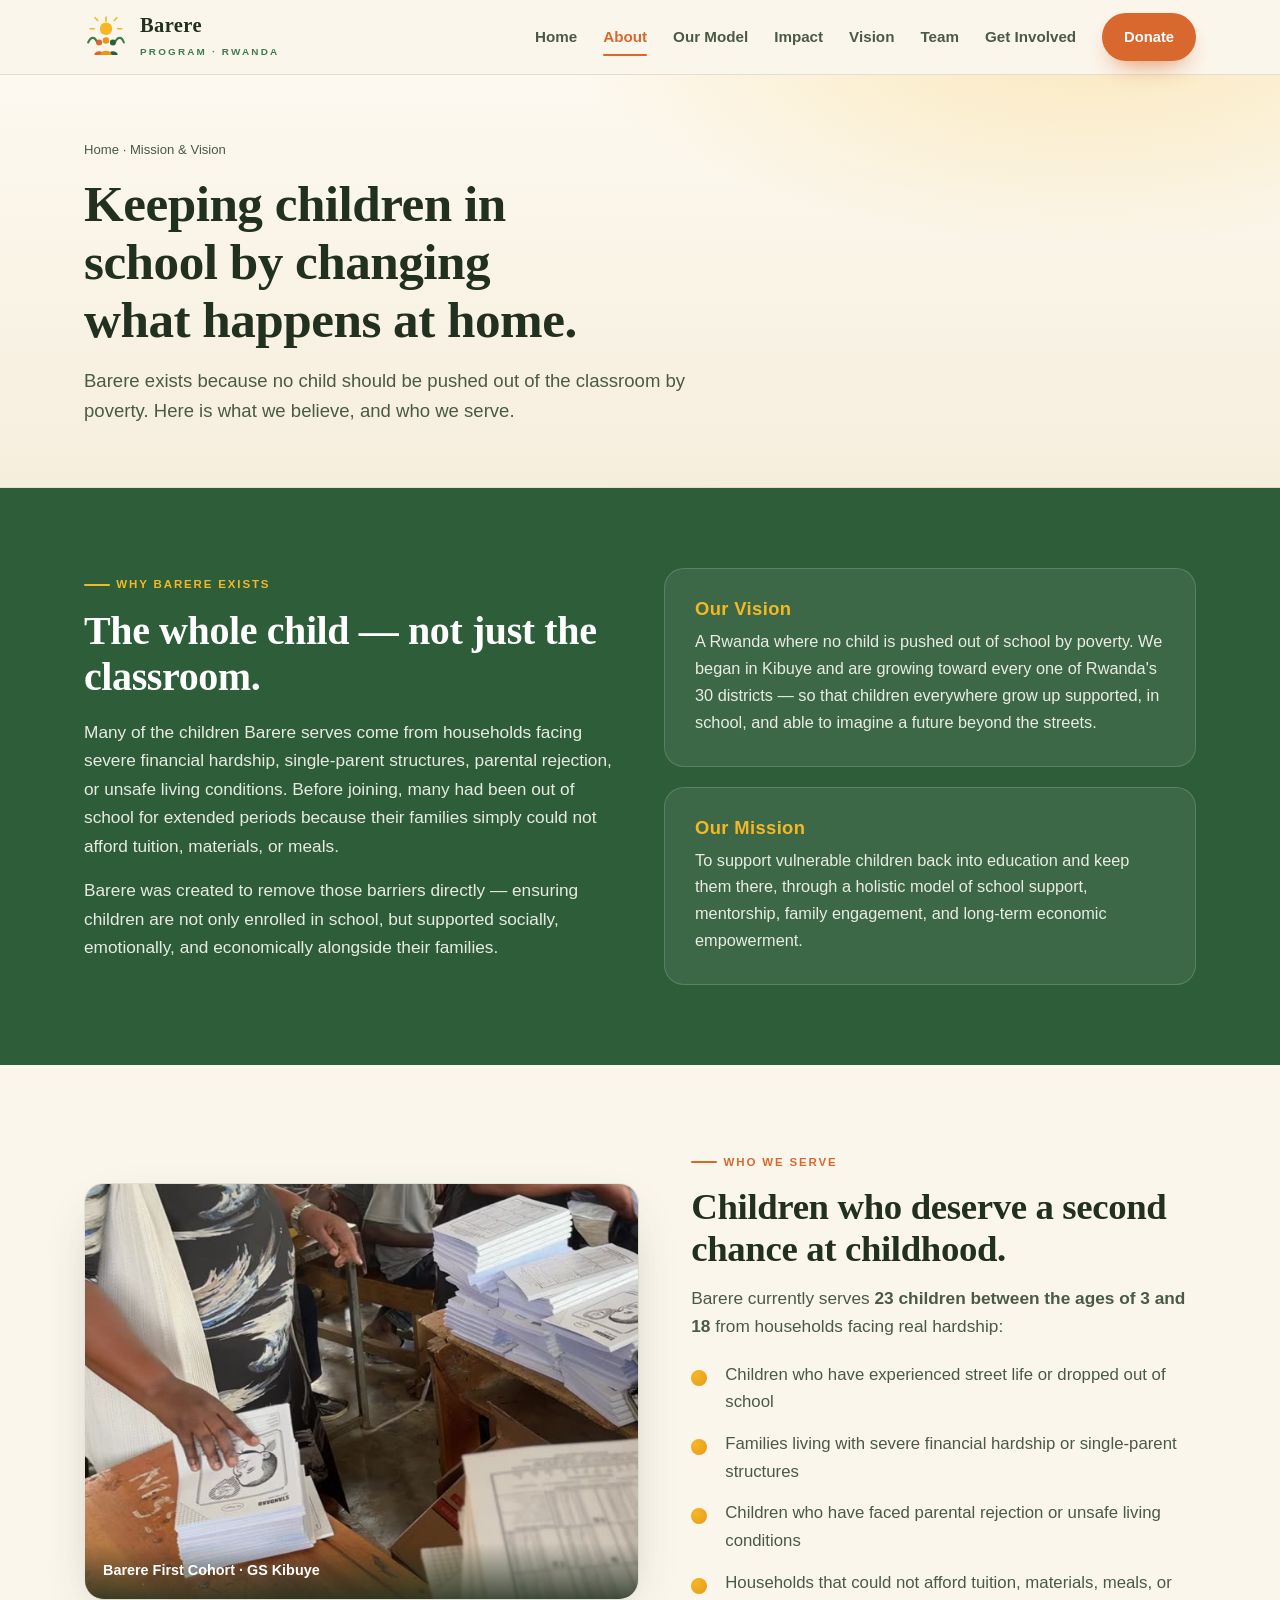
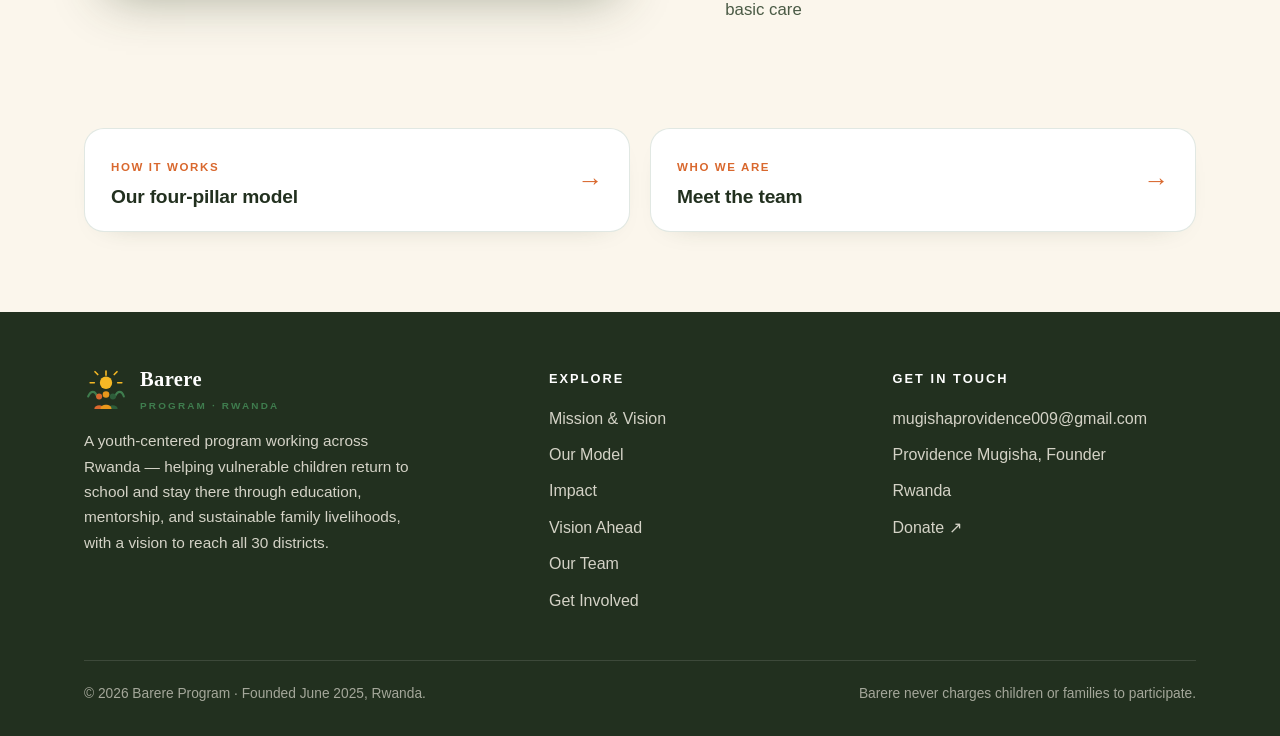
==== barere/about.html @ ab023c1c "Add files via upload" ====
<!DOCTYPE html>
<html lang="en">
<head>
<meta charset="UTF-8">
<meta name="viewport" content="width=device-width, initial-scale=1.0">
<title>Mission & Vision · Barere Program</title>
<meta name="description" content="The mission, vision, and children of the Barere Program in Rwanda.">
<link rel="stylesheet" href="assets/styles.css">
</head>
<body>
<header class="nav">
  <div class="wrap nav-inner">
    <a class="brand" href="index.html"><svg class="mark" viewBox="0 0 64 64" aria-hidden="true">
  <circle cx="32" cy="20" r="9" fill="#F5B825"/>
  <g stroke="#F5B825" stroke-width="2.4" stroke-linecap="round">
    <line x1="32" y1="3" x2="32" y2="9"/><line x1="15" y1="20" x2="9" y2="20"/>
    <line x1="49" y1="20" x2="55" y2="20"/><line x1="20" y1="8" x2="16" y2="4"/><line x1="44" y1="8" x2="48" y2="4"/>
  </g>
  <path d="M6 40c4-9 10-9 13 0" fill="none" stroke="#3F7D4E" stroke-width="3" stroke-linecap="round"/>
  <path d="M45 40c4-9 10-9 13 0" fill="none" stroke="#3F7D4E" stroke-width="3" stroke-linecap="round"/>
  <circle cx="22" cy="40" r="4.4" fill="#D9682E"/><path d="M15 58c0-7 14-7 14 0z" fill="#D9682E"/>
  <circle cx="42" cy="40" r="4.4" fill="#2E5D3A"/><path d="M35 58c0-7 14-7 14 0z" fill="#2E5D3A"/>
  <circle cx="32" cy="37" r="4.8" fill="#E8971B"/><path d="M24 58c0-8 16-8 16 0z" fill="#E8971B"/>
</svg>
      <span><b>Barere</b><small>Program · Rwanda</small></span></a>
    <nav class="nav-links" id="navLinks">
      <a href="index.html">Home</a>
      <a href="about.html" class="active">About</a>
      <a href="model.html">Our Model</a>
      <a href="impact.html">Impact</a>
      <a href="vision.html">Vision</a>
      <a href="team.html">Team</a>
      <a href="get-involved.html">Get Involved</a>
      <a class="btn btn-primary" href="get-involved.html#donate">Donate</a>
    </nav>
    <button class="menu-btn" id="menuBtn" aria-label="Menu"><span></span><span></span><span></span></button>
  </div>
</header>

<section class="page-hero"><div class="wrap">
    <div class="crumbs"><a href="index.html">Home</a> · Mission &amp; Vision</div>
    <h1>Keeping children in school by changing what happens at home.</h1>
    <p>Barere exists because no child should be pushed out of the classroom by poverty. Here is what we believe, and who we serve.</p>
  </div></section>

<section class="mission">
  <div class="wrap grid">
    <div class="reveal">
      <span class="eyebrow">Why Barere Exists</span>
      <h2>The whole child — not just the classroom.</h2>
      <p>Many of the children Barere serves come from households facing severe financial hardship, single-parent structures, parental rejection, or unsafe living conditions. Before joining, many had been out of school for extended periods because their families simply could not afford tuition, materials, or meals.</p>
      <p>Barere was created to remove those barriers directly — ensuring children are not only enrolled in school, but supported socially, emotionally, and economically alongside their families.</p>
    </div>
    <div class="reveal">
      <div class="vm-card"><h3>Our Vision</h3><p>A Rwanda where no child is pushed out of school by poverty. We began in Kibuye and are growing toward every one of Rwanda's 30 districts — so that children everywhere grow up supported, in school, and able to imagine a future beyond the streets.</p></div>
      <div class="vm-card"><h3>Our Mission</h3><p>To support vulnerable children back into education and keep them there, through a holistic model of school support, mentorship, family engagement, and long-term economic empowerment.</p></div>
    </div>
  </div>
</section>

<section>
  <div class="wrap serve-grid">
    <div class="reveal"><div class="photo-frame "><img src="images/students.jpg" alt="Children of the Barere cohort in class" loading="lazy"><div class="cap">Barere First Cohort · GS Kibuye</div></div></div>
    <div class="reveal">
      <span class="eyebrow">Who We Serve</span>
      <h2 style="font-size:clamp(1.7rem,3.2vw,2.3rem);margin:0 0 14px">Children who deserve a second chance at childhood.</h2>
      <p style="color:var(--ink-soft);font-size:1.08rem;margin:0">Barere currently serves <strong>23 children between the ages of 3 and 18</strong> from households facing real hardship:</p>
      <ul class="serve-list">
        <li>Children who have experienced street life or dropped out of school</li>
        <li>Families living with severe financial hardship or single-parent structures</li>
        <li>Children who have faced parental rejection or unsafe living conditions</li>
        <li>Households that could not afford tuition, materials, meals, or basic care</li>
      </ul>
    </div>
  </div>
</section>

<section style="padding-top:0"><div class="wrap"><div class="next-links"><a class="next-card" href="model.html"><span><span class="lbl">How it works</span><h3>Our four-pillar model</h3></span><span class="arrow">→</span></a><a class="next-card" href="team.html"><span><span class="lbl">Who we are</span><h3>Meet the team</h3></span><span class="arrow">→</span></a></div></div></section>

<footer>
  <div class="wrap">
    <div class="foot-grid">
      <div>
        <a class="brand" href="index.html" style="color:#fff"><svg class="mark" viewBox="0 0 64 64" aria-hidden="true">
  <circle cx="32" cy="20" r="9" fill="#F5B825"/>
  <g stroke="#F5B825" stroke-width="2.4" stroke-linecap="round">
    <line x1="32" y1="3" x2="32" y2="9"/><line x1="15" y1="20" x2="9" y2="20"/>
    <line x1="49" y1="20" x2="55" y2="20"/><line x1="20" y1="8" x2="16" y2="4"/><line x1="44" y1="8" x2="48" y2="4"/>
  </g>
  <path d="M6 40c4-9 10-9 13 0" fill="none" stroke="#3F7D4E" stroke-width="3" stroke-linecap="round"/>
  <path d="M45 40c4-9 10-9 13 0" fill="none" stroke="#3F7D4E" stroke-width="3" stroke-linecap="round"/>
  <circle cx="22" cy="40" r="4.4" fill="#D9682E"/><path d="M15 58c0-7 14-7 14 0z" fill="#D9682E"/>
  <circle cx="42" cy="40" r="4.4" fill="#2E5D3A"/><path d="M35 58c0-7 14-7 14 0z" fill="#2E5D3A"/>
  <circle cx="32" cy="37" r="4.8" fill="#E8971B"/><path d="M24 58c0-8 16-8 16 0z" fill="#E8971B"/>
</svg>
          <span><b>Barere</b><small>Program · Rwanda</small></span></a>
        <p>A youth-centered program working across Rwanda — helping vulnerable children return to school and stay there through education, mentorship, and sustainable family livelihoods, with a vision to reach all 30 districts.</p>
      </div>
      <div>
        <h4>Explore</h4>
        <ul>
          <li><a href="about.html">Mission &amp; Vision</a></li>
          <li><a href="model.html">Our Model</a></li>
          <li><a href="impact.html">Impact</a></li>
          <li><a href="vision.html">Vision Ahead</a></li>
          <li><a href="team.html">Our Team</a></li>
          <li><a href="get-involved.html">Get Involved</a></li>
        </ul>
      </div>
      <div>
        <h4>Get in touch</h4>
        <ul>
          <li><a href="mailto:mugishaprovidence009@gmail.com">mugishaprovidence009@gmail.com</a></li>
          <li>Providence Mugisha, Founder</li>
          <li>Rwanda</li>
          <li><a href="get-involved.html#donate">Donate ↗</a></li>
        </ul>
      </div>
    </div>
    <div class="foot-bottom">
      <span>© 2026 Barere Program · Founded June 2025, Rwanda.</span>
      <span>Barere never charges children or families to participate.</span>
    </div>
  </div>
</footer>
<script>
  var mb=document.getElementById('menuBtn'),nl=document.getElementById('navLinks');
  mb.addEventListener('click',function(){nl.classList.toggle('open');});
  nl.addEventListener('click',function(e){if(e.target.tagName==='A')nl.classList.remove('open');});
  var io=new IntersectionObserver(function(es){es.forEach(function(en){if(en.isIntersecting){en.target.classList.add('in');io.unobserve(en.target);}});},{threshold:.14});
  document.querySelectorAll('.reveal').forEach(function(el){io.observe(el);});
  function animate(el){var target=parseInt(el.getAttribute('data-count'),10);var suffix=el.textContent.trim().endsWith('+')?'+':'';var t0=null,dur=1100;function step(ts){if(!t0)t0=ts;var p=Math.min((ts-t0)/dur,1);var val=Math.floor((0.5-Math.cos(Math.PI*p)/2)*target);el.textContent=val+suffix;if(p<1)requestAnimationFrame(step);else el.textContent=target+suffix;}requestAnimationFrame(step);}
  var co=new IntersectionObserver(function(es){es.forEach(function(en){if(en.isIntersecting){animate(en.target);co.unobserve(en.target);}});},{threshold:.5});
  document.querySelectorAll('[data-count]').forEach(function(el){co.observe(el);});
  /* hero slider */
  (function(){
    var track=document.getElementById('slides'); if(!track)return;
    var slides=track.children, dots=document.querySelectorAll('.slider-dots button'), i=0, timer;
    function go(n){i=(n+slides.length)%slides.length;track.style.transform='translateX('+(-i*100)+'%)';dots.forEach(function(d,k){d.classList.toggle('on',k===i);});}
    function next(){go(i+1);} function prev(){go(i-1);}
    function start(){timer=setInterval(next,5000);} function reset(){clearInterval(timer);start();}
    var pn=document.querySelector('.slider-arrow.next'), pv=document.querySelector('.slider-arrow.prev');
    if(pn)pn.addEventListener('click',function(){next();reset();});
    if(pv)pv.addEventListener('click',function(){prev();reset();});
    dots.forEach(function(d,k){d.addEventListener('click',function(){go(k);reset();});});
    go(0);start();
  })();
</script>
</body>
</html>
---- barere/assets/styles.css ----
:root{
  --sun:#F5B825; --sun-deep:#E8971B; --terracotta:#D9682E;
  --leaf:#3F7D4E; --leaf-deep:#2E5D3A; --earth:#6B4A2B;
  --ink:#22301F; --ink-soft:#4A5A45; --cream:#FBF6EC; --cream-2:#F5EDDD;
  --card:#fff; --line:rgba(46,93,58,.14);
  --shadow:0 18px 50px -24px rgba(46,61,32,.45);
  --radius:20px; --wrap:1160px;
}
*{box-sizing:border-box}
html{scroll-behavior:smooth}
body{margin:0;font-family:-apple-system,BlinkMacSystemFont,"Segoe UI",Roboto,Helvetica,Arial,sans-serif;color:var(--ink);background:var(--cream);line-height:1.65;-webkit-font-smoothing:antialiased}
h1,h2,h3,.display{font-family:Georgia,"Times New Roman",serif;font-weight:700;line-height:1.14;letter-spacing:-.01em}
a{color:var(--leaf-deep)}
img{max-width:100%;display:block}
.wrap{max-width:var(--wrap);margin:0 auto;padding:0 24px}
.eyebrow{display:inline-flex;align-items:center;gap:.55em;font-family:-apple-system,sans-serif;font-weight:700;text-transform:uppercase;letter-spacing:.16em;font-size:.72rem;color:var(--terracotta);margin:0 0 14px}
.eyebrow::before{content:"";width:26px;height:2px;background:var(--terracotta);border-radius:2px}
.eyebrow.center{justify-content:center}
.btn{display:inline-flex;align-items:center;gap:.5em;font-weight:700;font-size:1rem;text-decoration:none;padding:14px 26px;border-radius:999px;border:2px solid transparent;cursor:pointer;transition:transform .15s ease,box-shadow .2s ease,background .2s ease}
.btn-primary{background:var(--terracotta);color:#fff;box-shadow:0 12px 26px -12px rgba(217,104,46,.9)}
.btn-primary:hover{transform:translateY(-2px);background:#c25a24}
.btn-ghost{background:transparent;color:var(--leaf-deep);border-color:var(--line)}
.btn-ghost:hover{border-color:var(--leaf);transform:translateY(-2px)}
.btn-light{background:#fff;color:var(--leaf-deep)}
.btn-light:hover{transform:translateY(-2px)}

/* NAV */
header.nav{position:sticky;top:0;z-index:50;background:rgba(251,246,236,.86);backdrop-filter:blur(12px);border-bottom:1px solid var(--line)}
.nav-inner{display:flex;align-items:center;justify-content:space-between;height:74px}
.brand{display:flex;align-items:center;gap:12px;text-decoration:none;color:var(--ink)}
.brand .mark{width:44px;height:44px;flex:none}
.brand b{font-family:Georgia,serif;font-size:1.28rem;letter-spacing:.02em;line-height:1}
.brand small{display:block;font-family:-apple-system,sans-serif;font-size:.62rem;letter-spacing:.22em;text-transform:uppercase;color:var(--leaf);font-weight:700;margin-top:3px}
.nav-links{display:flex;align-items:center;gap:26px}
.nav-links a{text-decoration:none;color:var(--ink-soft);font-weight:600;font-size:.95rem;position:relative}
.nav-links a:hover{color:var(--terracotta)}
.nav-links a.active{color:var(--terracotta)}
.nav-links a.active::after{content:"";position:absolute;left:0;right:0;bottom:-6px;height:2px;background:var(--terracotta);border-radius:2px}
.nav-links .btn{padding:10px 20px;font-size:.92rem;color:#fff}
.nav-links .btn.active::after{display:none}
.menu-btn{display:none;background:none;border:0;cursor:pointer;padding:8px}
.menu-btn span{display:block;width:24px;height:2px;background:var(--ink);margin:5px 0;border-radius:2px}

/* HERO (home) */
.hero{position:relative;overflow:hidden;background:radial-gradient(1200px 600px at 78% -10%,rgba(245,184,37,.35),transparent 60%),radial-gradient(900px 500px at 0% 110%,rgba(63,125,78,.28),transparent 55%),linear-gradient(180deg,#FDF9F0 0%,#F6EEDD 100%)}
.hero-inner{display:grid;grid-template-columns:1.05fr .95fr;gap:56px;align-items:center;padding:86px 0 96px}
.hero h1{font-size:clamp(2.5rem,5.2vw,4rem);margin:0 0 22px;color:var(--ink)}
.hero h1 .hl{color:var(--terracotta)}
.hero p.lead{font-size:1.22rem;color:var(--ink-soft);margin:0 0 34px;max-width:34ch}
.hero-cta{display:flex;flex-wrap:wrap;gap:14px;align-items:center}
.hero-note{margin-top:26px;font-size:.9rem;color:var(--ink-soft)}
.hero-note b{color:var(--leaf-deep)}
.hero-art{position:relative}
.hero-emblem{width:100%;max-width:440px;margin:0 auto;filter:drop-shadow(0 30px 50px rgba(46,61,32,.25))}
.hero-photo{max-width:430px;margin:0 auto;border-radius:26px;overflow:hidden;border:6px solid #fff;box-shadow:var(--shadow);aspect-ratio:4/5}
.hero-photo img{width:100%;height:100%;object-fit:cover}

/* full-width static hero */
.hero-static{position:relative;height:min(80vh,760px);min-height:540px;overflow:hidden;background:#22301f}
.hero-static > img{position:absolute;inset:0;width:100%;height:100%;object-fit:cover;object-position:center 42%}
.hero-static::after{content:"";position:absolute;inset:0;background:linear-gradient(180deg,rgba(34,48,31,.30) 0%,rgba(34,48,31,.35) 45%,rgba(34,48,31,.82) 100%)}

/* full-width sliding hero */
.hero-slider{position:relative;height:min(80vh,760px);min-height:540px;overflow:hidden;background:#22301f}
.slides{position:absolute;inset:0;display:flex;transition:transform .9s cubic-bezier(.45,0,.15,1)}
.slide{position:relative;min-width:100%;height:100%}
.slide img{width:100%;height:100%;object-fit:cover}
.slide::after{content:"";position:absolute;inset:0;background:linear-gradient(180deg,rgba(34,48,31,.28) 0%,rgba(34,48,31,.35) 45%,rgba(34,48,31,.82) 100%)}
.hero-overlay{position:absolute;inset:0;z-index:3;display:flex;align-items:flex-end;padding-bottom:78px;pointer-events:none}
.hero-overlay .wrap{width:100%}
.hero-overlay .eyebrow{color:var(--sun)}
.hero-overlay .eyebrow::before{background:var(--sun)}
.hero-overlay h1{color:#fff;font-size:clamp(2.3rem,5vw,3.9rem);margin:0 0 18px;max-width:16ch;text-shadow:0 2px 24px rgba(0,0,0,.35)}
.hero-overlay p{color:rgba(255,255,255,.94);font-size:1.18rem;max-width:44ch;margin:0 0 28px;text-shadow:0 1px 14px rgba(0,0,0,.4)}
.hero-overlay .hero-cta{pointer-events:auto}
.hero-overlay .hero-cta .btn-ghost{color:#fff;border-color:rgba(255,255,255,.6)}
.hero-overlay .hero-cta .btn-ghost:hover{border-color:#fff;background:rgba(255,255,255,.12)}
.slider-arrow{position:absolute;top:50%;transform:translateY(-50%);z-index:4;width:52px;height:52px;border-radius:50%;border:1px solid rgba(255,255,255,.5);background:rgba(34,48,31,.35);color:#fff;font-size:1.5rem;cursor:pointer;display:flex;align-items:center;justify-content:center;transition:background .2s ease;backdrop-filter:blur(4px)}
.slider-arrow:hover{background:rgba(217,104,46,.85);border-color:transparent}
.slider-arrow.prev{left:22px}.slider-arrow.next{right:22px}
.slider-dots{position:absolute;bottom:28px;left:0;right:0;z-index:4;display:flex;gap:10px;justify-content:center}
.slider-dots button{width:11px;height:11px;border-radius:50%;border:0;background:rgba(255,255,255,.45);cursor:pointer;padding:0;transition:background .2s ease,width .2s ease}
.slider-dots button.on{background:var(--sun);width:30px;border-radius:6px}

/* light impact strip */
.stat-lite{display:grid;grid-template-columns:repeat(3,1fr);gap:22px}
.stat-lite .cell{text-align:center;padding:20px}
.stat-lite .n{font-family:Georgia,serif;font-size:2.8rem;line-height:1;color:var(--terracotta)}
.stat-lite .l{margin-top:8px;color:var(--ink-soft);font-weight:600}
.float-stat{position:absolute;background:#fff;border-radius:16px;box-shadow:var(--shadow);padding:14px 18px;display:flex;align-items:center;gap:12px;border:1px solid var(--line)}
.float-stat .n{font-family:Georgia,serif;font-size:1.5rem;color:var(--terracotta);line-height:1}
.float-stat .l{font-size:.74rem;color:var(--ink-soft);font-weight:600;line-height:1.2}
.fs-1{top:8%;left:-14px}
.fs-2{bottom:6%;right:-6px}
.wave{display:block;width:100%;height:60px;margin-top:-1px}

/* interior page hero */
.page-hero{background:radial-gradient(900px 420px at 85% -20%,rgba(245,184,37,.30),transparent 60%),linear-gradient(180deg,#FDF9F0,#F6EEDD);padding:64px 0 60px;border-bottom:1px solid var(--line)}
.page-hero .crumbs{font-size:.82rem;color:var(--ink-soft);margin-bottom:14px}
.page-hero .crumbs a{color:var(--ink-soft);text-decoration:none}
.page-hero .crumbs a:hover{color:var(--terracotta)}
.page-hero h1{font-size:clamp(2.1rem,4.4vw,3.2rem);margin:0 0 16px;max-width:20ch}
.page-hero p{font-size:1.16rem;color:var(--ink-soft);margin:0;max-width:60ch}

section{padding:80px 0}
.section-head{max-width:720px;margin:0 auto 52px;text-align:center}
.section-head h2{font-size:clamp(1.9rem,3.6vw,2.7rem);margin:0 0 16px}
.section-head p{font-size:1.12rem;color:var(--ink-soft);margin:0}

/* mission */
.mission{background:var(--leaf-deep);color:#fdfaf3}
.mission .grid{display:grid;grid-template-columns:1fr 1fr;gap:48px}
.mission .eyebrow{color:var(--sun)}
.mission .eyebrow::before{background:var(--sun)}
.mission h2{font-size:clamp(1.8rem,3.4vw,2.5rem);margin:0 0 18px;color:#fff}
.mission p{color:rgba(253,250,243,.9);font-size:1.08rem;margin:0 0 16px}
.vm-card{background:rgba(255,255,255,.07);border:1px solid rgba(255,255,255,.16);border-radius:var(--radius);padding:30px}
.vm-card+.vm-card{margin-top:20px}
.vm-card h3{color:var(--sun);font-size:1.15rem;margin:0 0 8px;font-family:-apple-system,sans-serif;letter-spacing:.02em}
.vm-card p{margin:0;font-size:1.02rem}

/* serve */
.serve-grid{display:grid;grid-template-columns:1.1fr 1fr;gap:52px;align-items:center}
.photo-frame{position:relative;border-radius:var(--radius);overflow:hidden;background:linear-gradient(135deg,var(--cream-2),#fff);border:1px solid var(--line);box-shadow:var(--shadow);aspect-ratio:4/3;display:flex;align-items:center;justify-content:center}
.photo-frame img{width:100%;height:100%;object-fit:cover}
.photo-frame .ph{text-align:center;color:var(--ink-soft);padding:24px;display:flex;flex-direction:column;align-items:center;gap:10px}
.photo-frame .ph svg{opacity:.5}
.photo-frame .ph span{font-size:.85rem;font-weight:600;max-width:26ch}
.photo-frame .cap{position:absolute;left:0;right:0;bottom:0;padding:16px 18px;background:linear-gradient(180deg,transparent,rgba(34,48,31,.82));color:#fff;font-size:.9rem;font-weight:600}
.serve-list{list-style:none;padding:0;margin:20px 0 0}
.serve-list li{position:relative;padding:0 0 0 34px;margin-bottom:14px;color:var(--ink-soft);font-size:1.05rem}
.serve-list li::before{content:"";position:absolute;left:0;top:9px;width:16px;height:16px;border-radius:50%;background:radial-gradient(circle at 30% 30%,var(--sun),var(--sun-deep))}

/* pillars */
.pillars{background:linear-gradient(180deg,#fff,var(--cream))}
.pillar-grid{display:grid;grid-template-columns:repeat(3,1fr);gap:24px}
.pillar{background:var(--card);border:1px solid var(--line);border-radius:var(--radius);padding:30px;box-shadow:0 10px 30px -20px rgba(46,61,32,.4);transition:transform .18s ease,box-shadow .2s ease}
.pillar:hover{transform:translateY(-4px);box-shadow:var(--shadow)}
.pillar .ico{width:56px;height:56px;border-radius:15px;display:flex;align-items:center;justify-content:center;margin-bottom:18px}
.pillar h3{font-size:1.22rem;margin:0 0 10px;font-family:-apple-system,sans-serif;font-weight:800;letter-spacing:-.01em}
.pillar p{margin:0;color:var(--ink-soft);font-size:1rem}
.pillar.feature{grid-column:span 3;display:grid;grid-template-columns:auto 1fr;gap:26px;align-items:center;background:linear-gradient(120deg,rgba(245,184,37,.12),rgba(217,104,46,.08));border-color:rgba(217,104,46,.25)}
.pillar.feature .ico{width:70px;height:70px;margin:0}
.pillar.feature h3{font-size:1.4rem}
.kinyarwanda{font-style:italic;color:var(--terracotta);font-weight:700}

/* impact */
.impact{background:var(--ink);color:#fbf6ec;position:relative;overflow:hidden}
.impact::before{content:"";position:absolute;inset:0;background:radial-gradient(600px 300px at 90% 0%,rgba(245,184,37,.18),transparent 60%),radial-gradient(500px 260px at 5% 100%,rgba(63,125,78,.25),transparent 60%)}
.impact .wrap{position:relative}
.impact .section-head h2{color:#fff}
.impact .section-head p{color:rgba(251,246,236,.8)}
.stat-grid{display:grid;grid-template-columns:repeat(4,1fr);gap:22px;margin-bottom:44px}
.stat{background:rgba(255,255,255,.05);border:1px solid rgba(255,255,255,.14);border-radius:18px;padding:28px 22px;text-align:center}
.stat .n{font-family:Georgia,serif;font-size:3rem;line-height:1;color:var(--sun);display:block}
.stat .l{margin-top:10px;font-size:.95rem;color:rgba(251,246,236,.85);font-weight:600}
.impact-notes{display:grid;grid-template-columns:repeat(3,1fr);gap:20px}
.impact-note{display:flex;gap:14px;align-items:flex-start;font-size:1rem;color:rgba(251,246,236,.9)}
.impact-note svg{flex:none;margin-top:2px}

/* goals */
.goal-band{display:grid;grid-template-columns:repeat(3,1fr);gap:22px}
.goal{background:var(--card);border:1px solid var(--line);border-radius:var(--radius);padding:30px;box-shadow:0 10px 30px -22px rgba(46,61,32,.4);text-align:center}
.goal .big{font-family:Georgia,serif;font-size:2.6rem;color:var(--terracotta);line-height:1}
.goal h3{font-size:1.14rem;margin:12px 0 8px;font-family:-apple-system,sans-serif;font-weight:800}
.goal p{margin:0;color:var(--ink-soft);font-size:.98rem}

/* budget */
.budget-wrap{display:grid;grid-template-columns:1fr 1.15fr;gap:52px;align-items:center}
.budget-total{background:var(--leaf-deep);color:#fff;border-radius:var(--radius);padding:34px;box-shadow:var(--shadow)}
.budget-total .n{font-family:Georgia,serif;font-size:3.4rem;line-height:1;color:var(--sun)}
.budget-total p{margin:8px 0 0;color:rgba(255,255,255,.85)}
.budget-list{list-style:none;margin:0;padding:0}
.budget-list li{display:grid;grid-template-columns:1fr auto;gap:12px;padding:13px 0;border-bottom:1px solid var(--line);align-items:baseline}
.budget-list li .item{font-weight:600}
.budget-list li .desc{display:block;font-weight:400;font-size:.86rem;color:var(--ink-soft)}
.budget-list li .amt{font-family:Georgia,serif;font-size:1.15rem;color:var(--leaf-deep);white-space:nowrap}
.bar{height:8px;border-radius:6px;background:var(--cream-2);overflow:hidden;margin-top:6px}
.bar>i{display:block;height:100%;background:linear-gradient(90deg,var(--sun),var(--terracotta))}

/* gallery */
.gallery-grid{display:grid;grid-template-columns:repeat(3,1fr);gap:18px}
.gallery-grid .photo-frame{aspect-ratio:1/1}
.gallery-grid .photo-frame.wide{grid-column:span 2;aspect-ratio:2/1}

/* help */
.help-grid{display:grid;grid-template-columns:repeat(3,1fr);gap:24px}
.help-card{background:var(--card);border:1px solid var(--line);border-radius:var(--radius);padding:32px;text-align:center;box-shadow:0 12px 34px -22px rgba(46,61,32,.4)}
.help-card .ico{width:64px;height:64px;border-radius:18px;margin:0 auto 18px;display:flex;align-items:center;justify-content:center}
.help-card h3{font-size:1.28rem;margin:0 0 10px}
.help-card p{color:var(--ink-soft);margin:0 0 22px}
.cta-final{background:var(--terracotta);color:#fff;border-radius:26px;padding:52px;text-align:center;box-shadow:var(--shadow);position:relative;overflow:hidden}
.cta-final::after{content:"";position:absolute;inset:0;background:radial-gradient(500px 260px at 100% 0%,rgba(255,255,255,.18),transparent 60%)}
.cta-final h2{font-size:clamp(1.8rem,3.4vw,2.6rem);margin:0 0 14px;color:#fff;position:relative}
.cta-final p{font-size:1.14rem;color:rgba(255,255,255,.92);max-width:52ch;margin:0 auto 28px;position:relative}
.cta-final .btn{position:relative}
.cta-final a{color:#fff}
.cta-final .btn-light{color:var(--leaf-deep)}

/* cross-links */
.next-links{display:grid;grid-template-columns:1fr 1fr;gap:20px;margin-top:10px}
.next-card{display:flex;justify-content:space-between;align-items:center;gap:16px;background:var(--card);border:1px solid var(--line);border-radius:var(--radius);padding:24px 26px;text-decoration:none;color:var(--ink);box-shadow:0 10px 30px -24px rgba(46,61,32,.4);transition:transform .16s ease,box-shadow .2s ease}
.next-card:hover{transform:translateY(-3px);box-shadow:var(--shadow)}
.next-card .lbl{font-size:.72rem;text-transform:uppercase;letter-spacing:.14em;color:var(--terracotta);font-weight:800}
.next-card h3{margin:6px 0 0;font-size:1.2rem;font-family:-apple-system,sans-serif;font-weight:800}
.next-card .arrow{font-size:1.6rem;color:var(--terracotta)}

/* team */
.team-lead{max-width:760px;margin:0 auto 48px;text-align:center;color:var(--ink-soft);font-size:1.12rem}
.team-grid{display:grid;grid-template-columns:repeat(3,1fr);gap:24px;align-items:stretch}
.team-card{background:var(--card);border:1px solid var(--line);border-radius:var(--radius);padding:32px 28px;text-align:center;box-shadow:0 12px 34px -22px rgba(46,61,32,.4);display:flex;flex-direction:column}
.member-photo{width:150px;height:150px;border-radius:50%;object-fit:cover;object-position:center 30%;margin:0 auto 20px;border:5px solid #fff;box-shadow:0 10px 26px -12px rgba(46,61,32,.5)}
.team-card .role{font-size:.74rem;text-transform:uppercase;letter-spacing:.16em;color:var(--terracotta);font-weight:800;margin:0 0 4px}
.team-card h3{font-size:1.32rem;margin:0 0 12px}
.team-card p{margin:0;color:var(--ink-soft);font-size:1rem}
.team-card .socials{margin-top:18px}
.team-card .socials a{font-weight:700;text-decoration:none;color:var(--leaf-deep);font-size:.95rem}
.join-card{border:2px dashed rgba(217,104,46,.45);background:rgba(245,184,37,.06);box-shadow:none;justify-content:center}
.join-card .plus{width:70px;height:70px;border-radius:50%;background:rgba(217,104,46,.12);display:flex;align-items:center;justify-content:center;margin:0 auto 18px;color:var(--terracotta);font-size:2rem;font-family:Georgia,serif}
.join-card .btn{margin-top:20px;align-self:center}

/* footer */
footer{background:var(--ink);color:rgba(251,246,236,.82);padding:56px 0 30px}
.foot-grid{display:grid;grid-template-columns:1.4fr 1fr 1fr;gap:40px;margin-bottom:36px}
footer .brand b{color:#fff}
footer p{font-size:.96rem;margin:14px 0 0;max-width:38ch}
footer h4{color:#fff;font-size:.8rem;letter-spacing:.16em;text-transform:uppercase;margin:0 0 16px}
footer ul{list-style:none;padding:0;margin:0}
footer li{margin-bottom:10px}
footer a{color:rgba(251,246,236,.82);text-decoration:none}
footer a:hover{color:var(--sun)}
.foot-bottom{border-top:1px solid rgba(255,255,255,.12);padding-top:22px;display:flex;justify-content:space-between;gap:16px;flex-wrap:wrap;font-size:.86rem;color:rgba(251,246,236,.6)}

/* reveal */
.reveal{opacity:0;transform:translateY(24px);transition:opacity .7s ease,transform .7s ease}
.reveal.in{opacity:1;transform:none}

@media(max-width:900px){
  .hero-inner{grid-template-columns:1fr;gap:36px;padding:60px 0 70px;text-align:center}
  .hero p.lead{margin-left:auto;margin-right:auto}
  .hero-cta{justify-content:center}
  .hero-art{order:-1;max-width:340px;margin:0 auto}
  .mission .grid,.serve-grid,.budget-wrap{grid-template-columns:1fr;gap:34px}
  .pillar-grid,.stat-grid,.impact-notes,.goal-band,.help-grid,.gallery-grid,.foot-grid,.next-links,.team-grid{grid-template-columns:1fr 1fr}
  .pillar.feature{grid-column:span 2;grid-template-columns:1fr}
  .stat .n{font-size:2.4rem}
}
@media(max-width:640px){
  .nav-links{display:none}
  .menu-btn{display:block}
  .nav-links.open{display:flex;position:absolute;top:74px;left:0;right:0;flex-direction:column;background:var(--cream);padding:20px 24px;gap:16px;border-bottom:1px solid var(--line)}
  .nav-links.open a.active::after{display:none}
  .pillar-grid,.stat-grid,.impact-notes,.goal-band,.help-grid,.gallery-grid,.foot-grid,.next-links,.team-grid{grid-template-columns:1fr}
  .pillar.feature{grid-column:span 1}
  .stat-lite{grid-template-columns:1fr 1fr;gap:10px}
  .slider-arrow{display:none}
  .hero-overlay{padding-bottom:64px}
  .gallery-grid .photo-frame.wide{grid-column:span 1;aspect-ratio:1/1}
  section{padding:56px 0}
  .cta-final{padding:36px 24px}
  .float-stat{display:none}
}
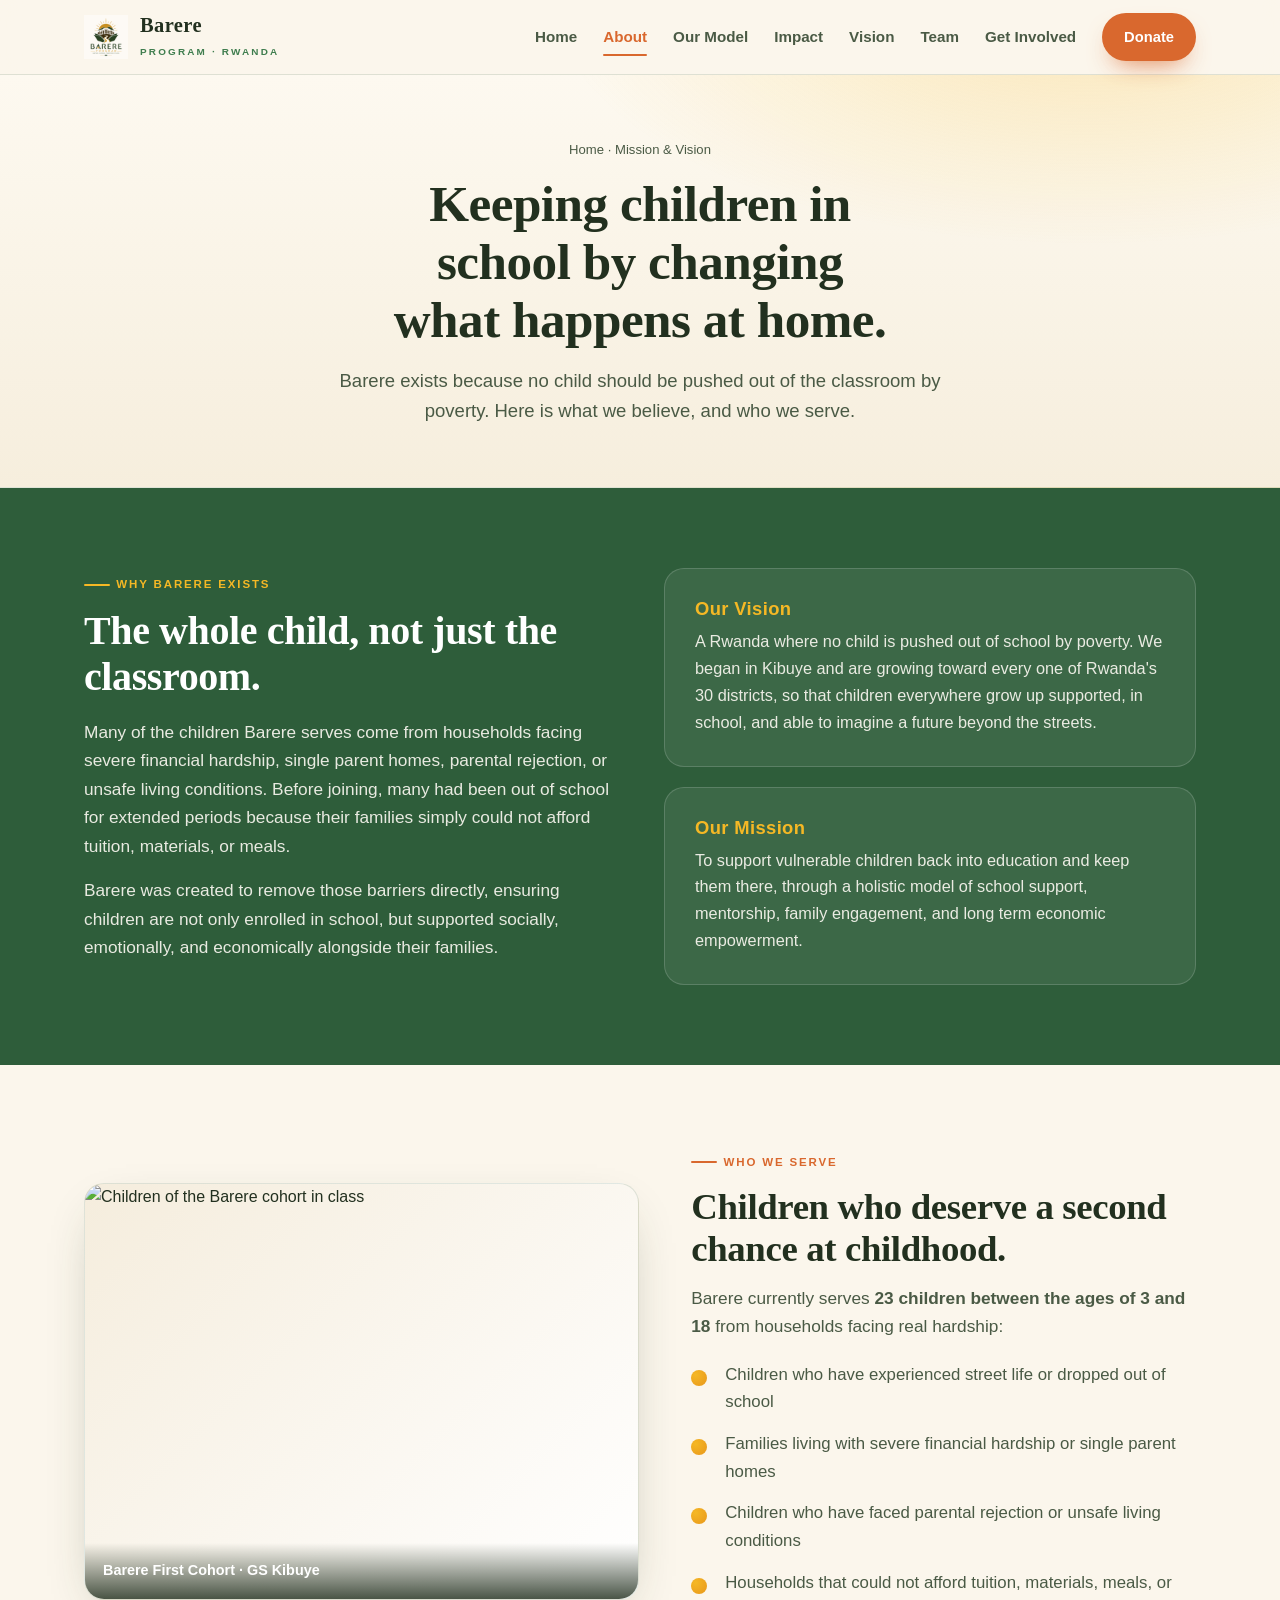
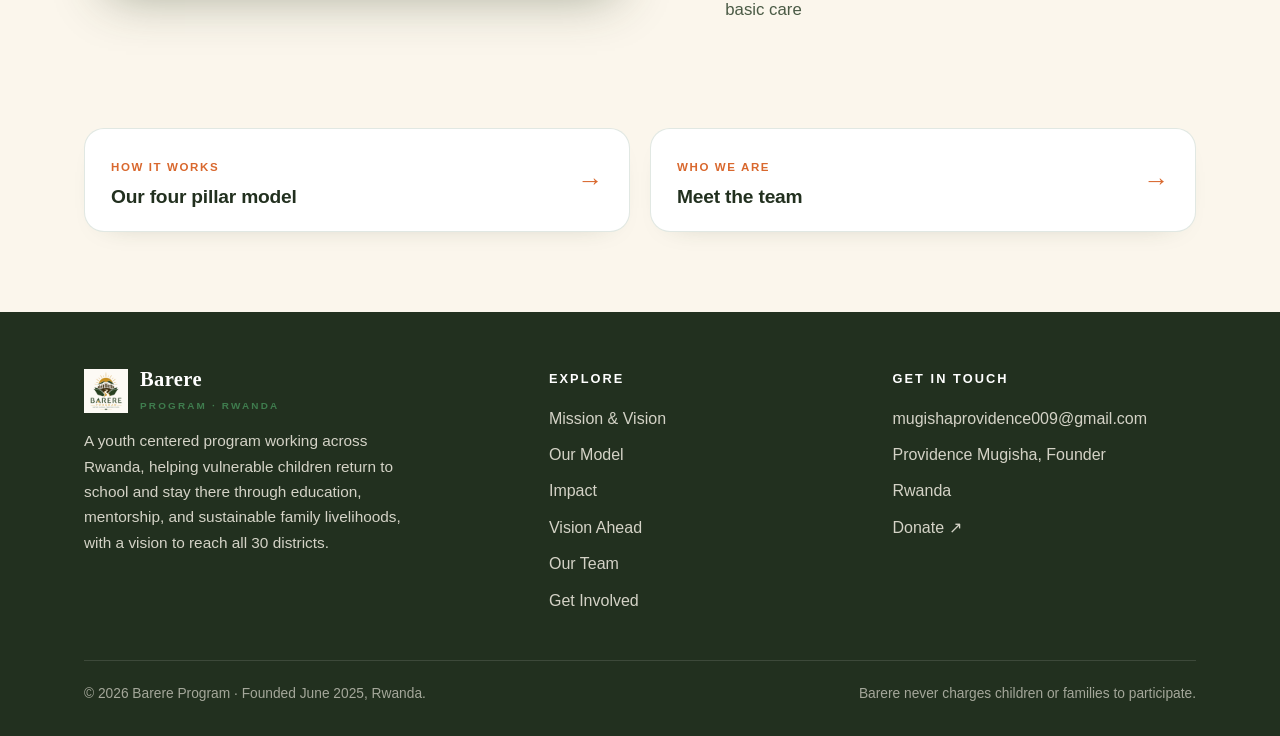
==== commit eeab5c30: "Update site copy, logo, team page, and donation options Replace old SVG mark with official Barere lo" ====
--- a/barere/about.html
+++ b/barere/about.html
@@ -10,18 +10,7 @@
 <body>
 <header class="nav">
   <div class="wrap nav-inner">
-    <a class="brand" href="index.html"><svg class="mark" viewBox="0 0 64 64" aria-hidden="true">
-  <circle cx="32" cy="20" r="9" fill="#F5B825"/>
-  <g stroke="#F5B825" stroke-width="2.4" stroke-linecap="round">
-    <line x1="32" y1="3" x2="32" y2="9"/><line x1="15" y1="20" x2="9" y2="20"/>
-    <line x1="49" y1="20" x2="55" y2="20"/><line x1="20" y1="8" x2="16" y2="4"/><line x1="44" y1="8" x2="48" y2="4"/>
-  </g>
-  <path d="M6 40c4-9 10-9 13 0" fill="none" stroke="#3F7D4E" stroke-width="3" stroke-linecap="round"/>
-  <path d="M45 40c4-9 10-9 13 0" fill="none" stroke="#3F7D4E" stroke-width="3" stroke-linecap="round"/>
-  <circle cx="22" cy="40" r="4.4" fill="#D9682E"/><path d="M15 58c0-7 14-7 14 0z" fill="#D9682E"/>
-  <circle cx="42" cy="40" r="4.4" fill="#2E5D3A"/><path d="M35 58c0-7 14-7 14 0z" fill="#2E5D3A"/>
-  <circle cx="32" cy="37" r="4.8" fill="#E8971B"/><path d="M24 58c0-8 16-8 16 0z" fill="#E8971B"/>
-</svg>
+    <a class="brand" href="index.html"><img class="mark" src="images/barere-logo-sm.png" alt="Barere Program logo">
       <span><b>Barere</b><small>Program · Rwanda</small></span></a>
     <nav class="nav-links" id="navLinks">
       <a href="index.html">Home</a>
@@ -47,13 +36,13 @@
   <div class="wrap grid">
     <div class="reveal">
       <span class="eyebrow">Why Barere Exists</span>
-      <h2>The whole child — not just the classroom.</h2>
-      <p>Many of the children Barere serves come from households facing severe financial hardship, single-parent structures, parental rejection, or unsafe living conditions. Before joining, many had been out of school for extended periods because their families simply could not afford tuition, materials, or meals.</p>
-      <p>Barere was created to remove those barriers directly — ensuring children are not only enrolled in school, but supported socially, emotionally, and economically alongside their families.</p>
+      <h2>The whole child, not just the classroom.</h2>
+      <p>Many of the children Barere serves come from households facing severe financial hardship, single parent homes, parental rejection, or unsafe living conditions. Before joining, many had been out of school for extended periods because their families simply could not afford tuition, materials, or meals.</p>
+      <p>Barere was created to remove those barriers directly, ensuring children are not only enrolled in school, but supported socially, emotionally, and economically alongside their families.</p>
     </div>
     <div class="reveal">
-      <div class="vm-card"><h3>Our Vision</h3><p>A Rwanda where no child is pushed out of school by poverty. We began in Kibuye and are growing toward every one of Rwanda's 30 districts — so that children everywhere grow up supported, in school, and able to imagine a future beyond the streets.</p></div>
-      <div class="vm-card"><h3>Our Mission</h3><p>To support vulnerable children back into education and keep them there, through a holistic model of school support, mentorship, family engagement, and long-term economic empowerment.</p></div>
+      <div class="vm-card"><h3>Our Vision</h3><p>A Rwanda where no child is pushed out of school by poverty. We began in Kibuye and are growing toward every one of Rwanda's 30 districts, so that children everywhere grow up supported, in school, and able to imagine a future beyond the streets.</p></div>
+      <div class="vm-card"><h3>Our Mission</h3><p>To support vulnerable children back into education and keep them there, through a holistic model of school support, mentorship, family engagement, and long term economic empowerment.</p></div>
     </div>
   </div>
 </section>
@@ -67,7 +56,7 @@
       <p style="color:var(--ink-soft);font-size:1.08rem;margin:0">Barere currently serves <strong>23 children between the ages of 3 and 18</strong> from households facing real hardship:</p>
       <ul class="serve-list">
         <li>Children who have experienced street life or dropped out of school</li>
-        <li>Families living with severe financial hardship or single-parent structures</li>
+        <li>Families living with severe financial hardship or single parent homes</li>
         <li>Children who have faced parental rejection or unsafe living conditions</li>
         <li>Households that could not afford tuition, materials, meals, or basic care</li>
       </ul>
@@ -75,26 +64,15 @@
   </div>
 </section>
 
-<section style="padding-top:0"><div class="wrap"><div class="next-links"><a class="next-card" href="model.html"><span><span class="lbl">How it works</span><h3>Our four-pillar model</h3></span><span class="arrow">→</span></a><a class="next-card" href="team.html"><span><span class="lbl">Who we are</span><h3>Meet the team</h3></span><span class="arrow">→</span></a></div></div></section>
+<section style="padding-top:0"><div class="wrap"><div class="next-links"><a class="next-card" href="model.html"><span><span class="lbl">How it works</span><h3>Our four pillar model</h3></span><span class="arrow">→</span></a><a class="next-card" href="team.html"><span><span class="lbl">Who we are</span><h3>Meet the team</h3></span><span class="arrow">→</span></a></div></div></section>
 
 <footer>
   <div class="wrap">
     <div class="foot-grid">
       <div>
-        <a class="brand" href="index.html" style="color:#fff"><svg class="mark" viewBox="0 0 64 64" aria-hidden="true">
-  <circle cx="32" cy="20" r="9" fill="#F5B825"/>
-  <g stroke="#F5B825" stroke-width="2.4" stroke-linecap="round">
-    <line x1="32" y1="3" x2="32" y2="9"/><line x1="15" y1="20" x2="9" y2="20"/>
-    <line x1="49" y1="20" x2="55" y2="20"/><line x1="20" y1="8" x2="16" y2="4"/><line x1="44" y1="8" x2="48" y2="4"/>
-  </g>
-  <path d="M6 40c4-9 10-9 13 0" fill="none" stroke="#3F7D4E" stroke-width="3" stroke-linecap="round"/>
-  <path d="M45 40c4-9 10-9 13 0" fill="none" stroke="#3F7D4E" stroke-width="3" stroke-linecap="round"/>
-  <circle cx="22" cy="40" r="4.4" fill="#D9682E"/><path d="M15 58c0-7 14-7 14 0z" fill="#D9682E"/>
-  <circle cx="42" cy="40" r="4.4" fill="#2E5D3A"/><path d="M35 58c0-7 14-7 14 0z" fill="#2E5D3A"/>
-  <circle cx="32" cy="37" r="4.8" fill="#E8971B"/><path d="M24 58c0-8 16-8 16 0z" fill="#E8971B"/>
-</svg>
+        <a class="brand" href="index.html" style="color:#fff"><img class="mark" src="images/barere-logo-sm.png" alt="Barere Program logo">
           <span><b>Barere</b><small>Program · Rwanda</small></span></a>
-        <p>A youth-centered program working across Rwanda — helping vulnerable children return to school and stay there through education, mentorship, and sustainable family livelihoods, with a vision to reach all 30 districts.</p>
+        <p>A youth centered program working across Rwanda, helping vulnerable children return to school and stay there through education, mentorship, and sustainable family livelihoods, with a vision to reach all 30 districts.</p>
       </div>
       <div>
         <h4>Explore</h4>
--- a/barere/assets/styles.css
+++ b/barere/assets/styles.css
@@ -28,7 +28,7 @@
 header.nav{position:sticky;top:0;z-index:50;background:rgba(251,246,236,.86);backdrop-filter:blur(12px);border-bottom:1px solid var(--line)}
 .nav-inner{display:flex;align-items:center;justify-content:space-between;height:74px}
 .brand{display:flex;align-items:center;gap:12px;text-decoration:none;color:var(--ink)}
-.brand .mark{width:44px;height:44px;flex:none}
+.brand .mark{width:44px;height:44px;flex:none;object-fit:contain}
 .brand b{font-family:Georgia,serif;font-size:1.28rem;letter-spacing:.02em;line-height:1}
 .brand small{display:block;font-family:-apple-system,sans-serif;font-size:.62rem;letter-spacing:.22em;text-transform:uppercase;color:var(--leaf);font-weight:700;margin-top:3px}
 .nav-links{display:flex;align-items:center;gap:26px}
@@ -96,11 +96,12 @@
 
 /* interior page hero */
 .page-hero{background:radial-gradient(900px 420px at 85% -20%,rgba(245,184,37,.30),transparent 60%),linear-gradient(180deg,#FDF9F0,#F6EEDD);padding:64px 0 60px;border-bottom:1px solid var(--line)}
+.page-hero .wrap{text-align:center}
 .page-hero .crumbs{font-size:.82rem;color:var(--ink-soft);margin-bottom:14px}
 .page-hero .crumbs a{color:var(--ink-soft);text-decoration:none}
 .page-hero .crumbs a:hover{color:var(--terracotta)}
-.page-hero h1{font-size:clamp(2.1rem,4.4vw,3.2rem);margin:0 0 16px;max-width:20ch}
-.page-hero p{font-size:1.16rem;color:var(--ink-soft);margin:0;max-width:60ch}
+.page-hero h1{font-size:clamp(2.1rem,4.4vw,3.2rem);margin:0 auto 16px;max-width:20ch}
+.page-hero p{font-size:1.16rem;color:var(--ink-soft);margin:0 auto;max-width:60ch}
 
 section{padding:80px 0}
 .section-head{max-width:720px;margin:0 auto 52px;text-align:center}
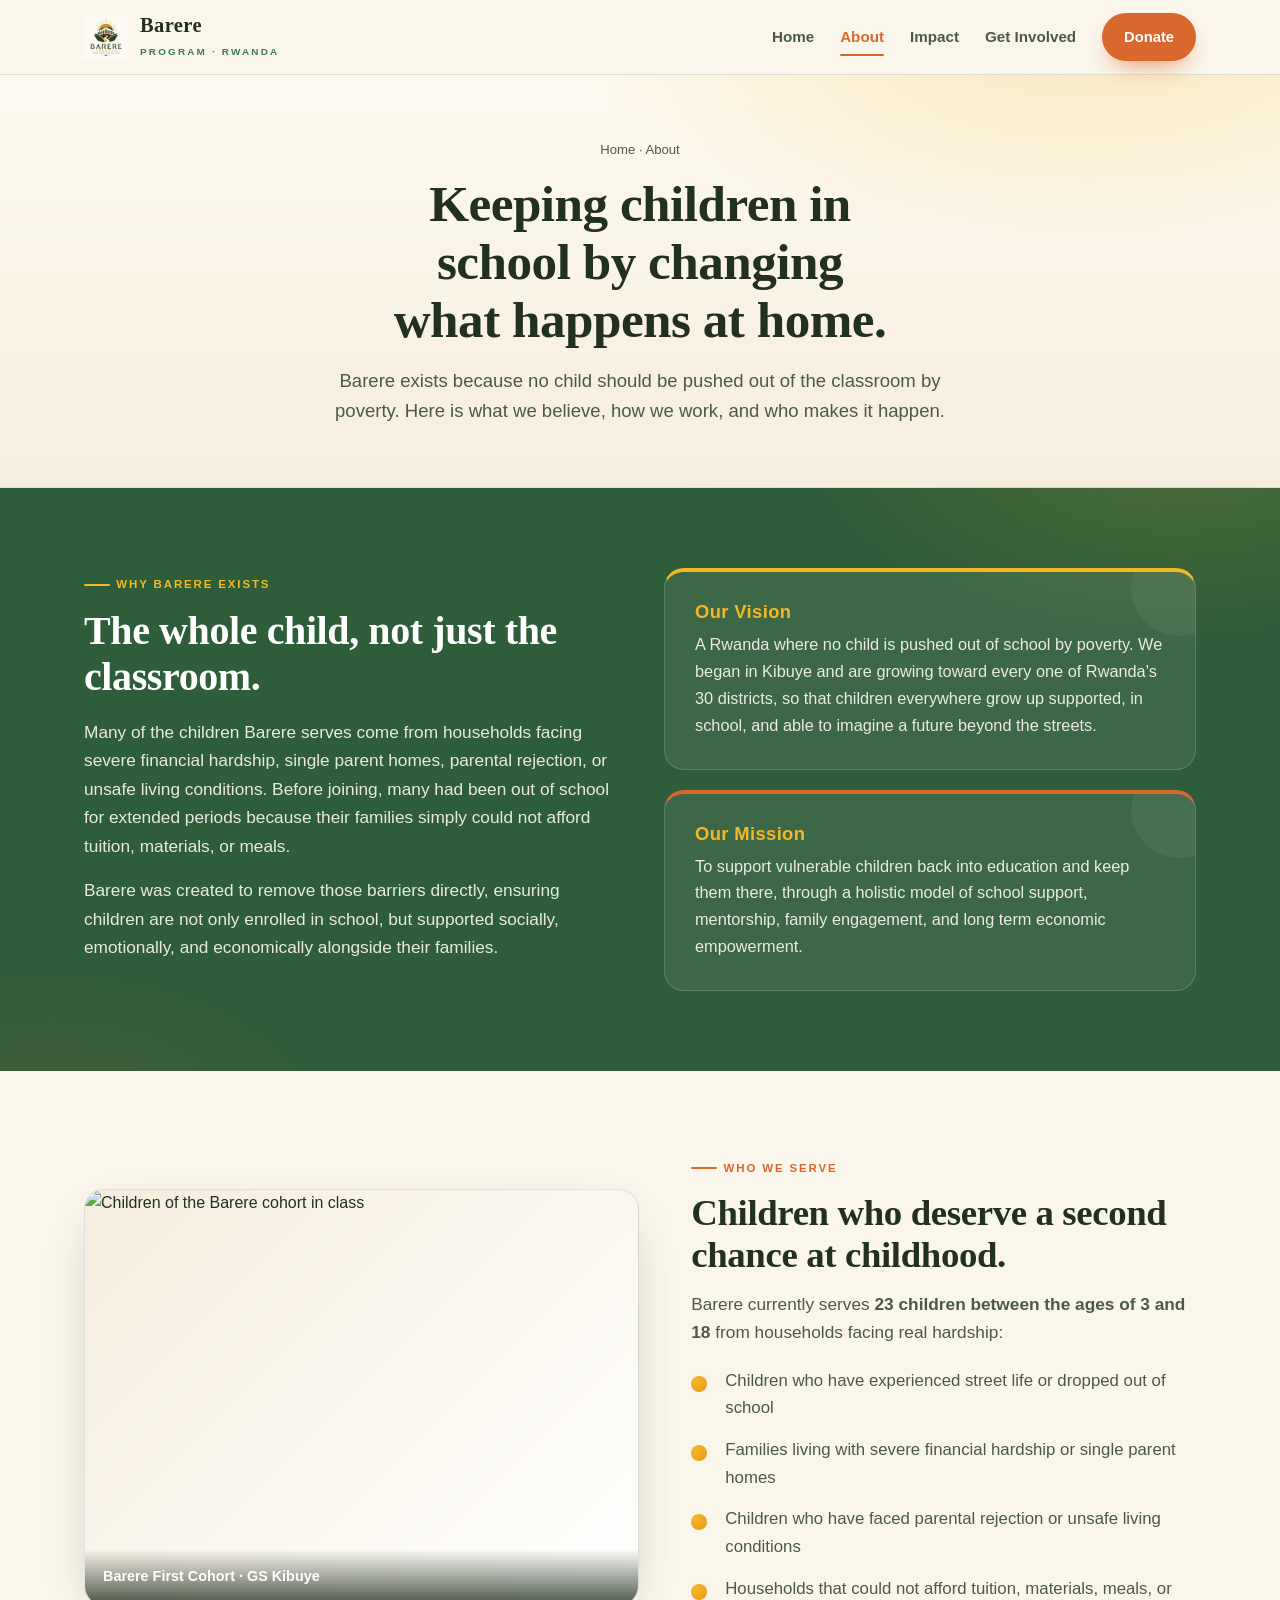
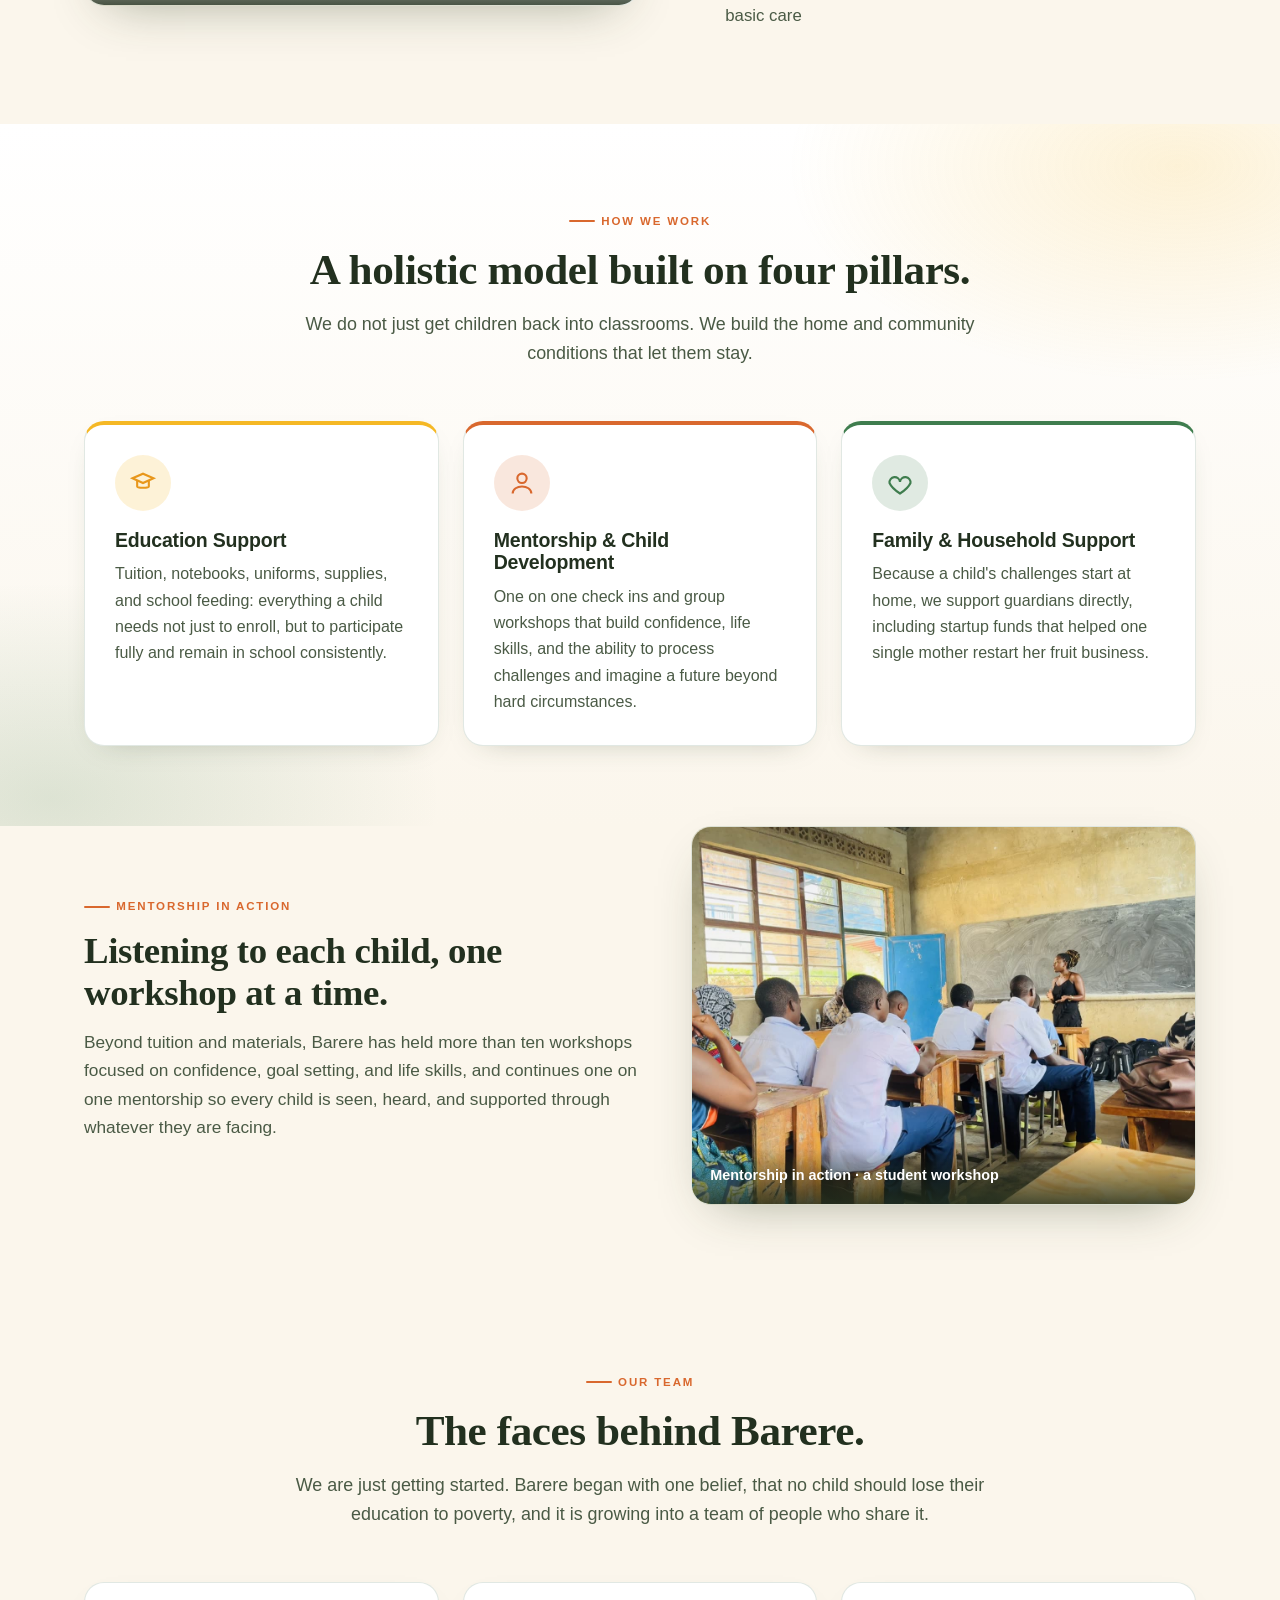
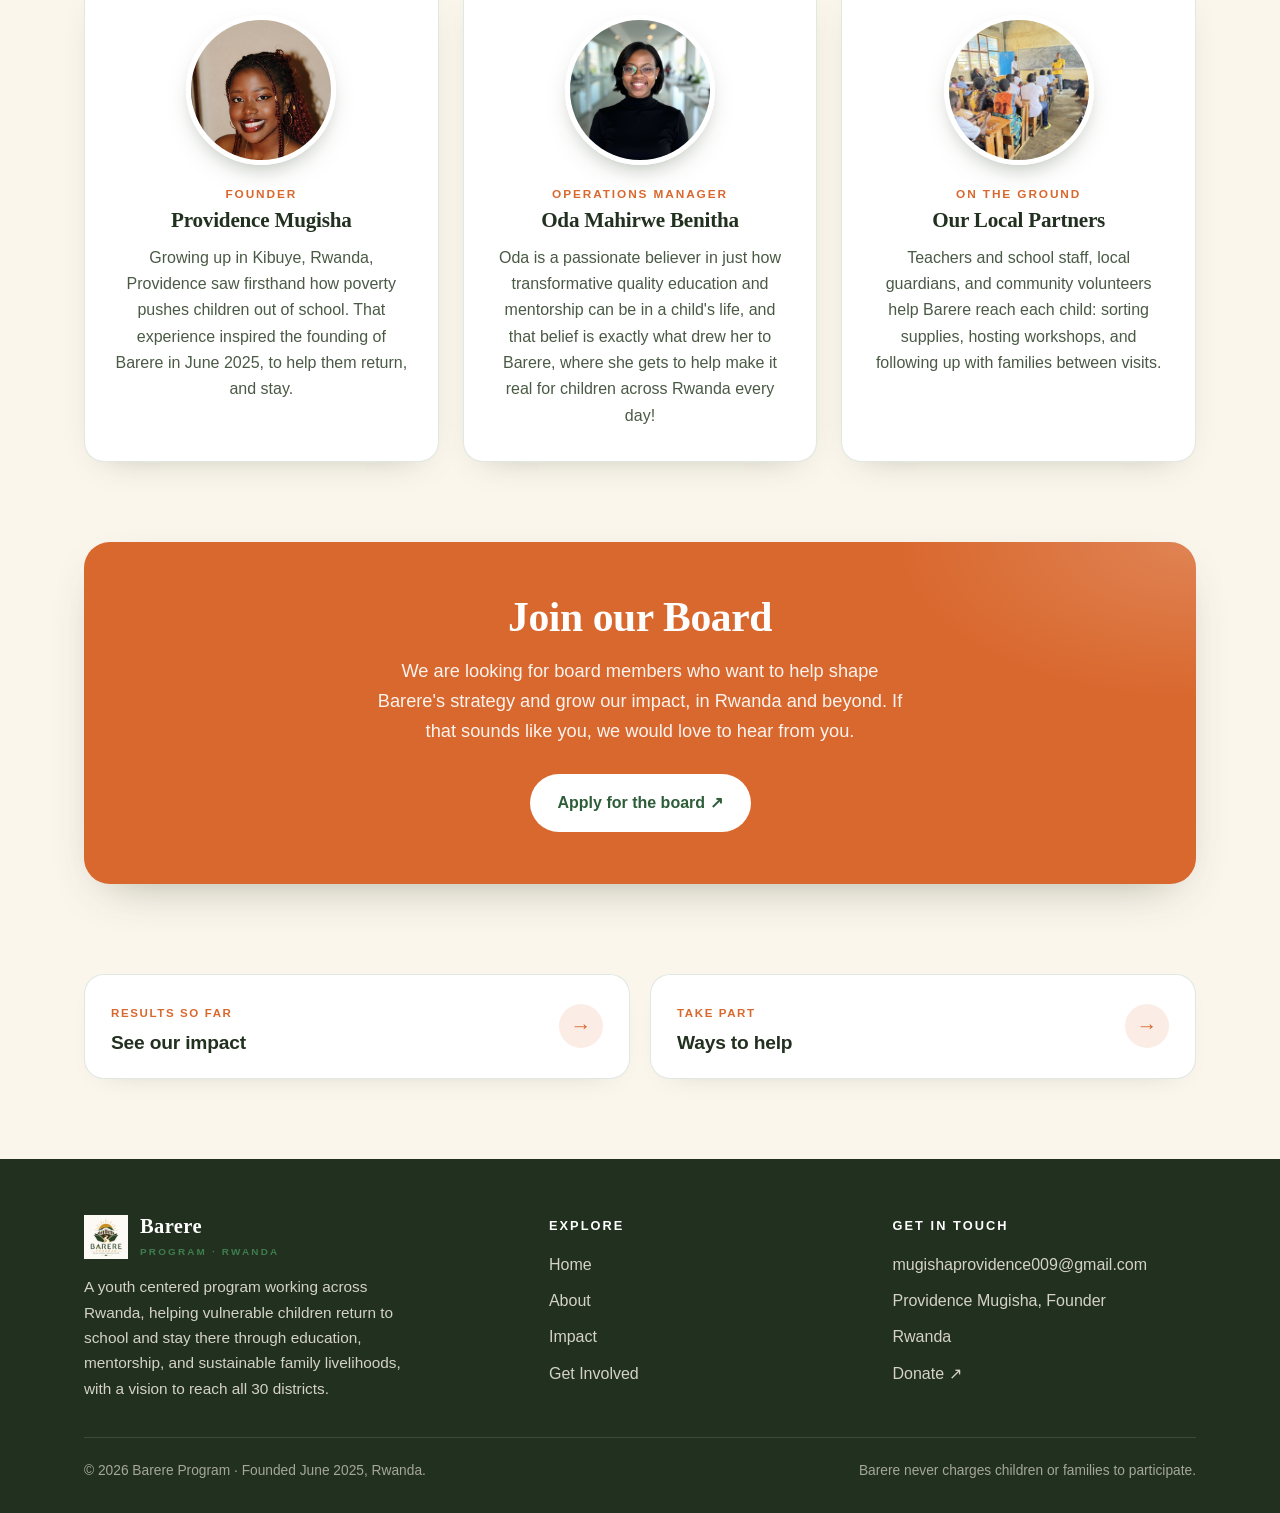
==== commit 3656ac19: "Consolidate site from 7 pages to 4 Merge Our Model and Team into About, and Vision Ahead into Impact" ====
--- a/barere/about.html
+++ b/barere/about.html
@@ -3,8 +3,8 @@
 <head>
 <meta charset="UTF-8">
 <meta name="viewport" content="width=device-width, initial-scale=1.0">
-<title>Mission & Vision · Barere Program</title>
-<meta name="description" content="The mission, vision, and children of the Barere Program in Rwanda.">
+<title>About · Barere Program</title>
+<meta name="description" content="Barere's mission, four-pillar model, and the team and children behind the Barere Program in Rwanda.">
 <link rel="stylesheet" href="assets/styles.css">
 </head>
 <body>
@@ -15,10 +15,7 @@
     <nav class="nav-links" id="navLinks">
       <a href="index.html">Home</a>
       <a href="about.html" class="active">About</a>
-      <a href="model.html">Our Model</a>
       <a href="impact.html">Impact</a>
-      <a href="vision.html">Vision</a>
-      <a href="team.html">Team</a>
       <a href="get-involved.html">Get Involved</a>
       <a class="btn btn-primary" href="get-involved.html#donate">Donate</a>
     </nav>
@@ -27,9 +24,9 @@
 </header>
 
 <section class="page-hero"><div class="wrap">
-    <div class="crumbs"><a href="index.html">Home</a> · Mission &amp; Vision</div>
+    <div class="crumbs"><a href="index.html">Home</a> · About</div>
     <h1>Keeping children in school by changing what happens at home.</h1>
-    <p>Barere exists because no child should be pushed out of the classroom by poverty. Here is what we believe, and who we serve.</p>
+    <p>Barere exists because no child should be pushed out of the classroom by poverty. Here is what we believe, how we work, and who makes it happen.</p>
   </div></section>
 
 <section class="mission">
@@ -64,7 +61,85 @@
   </div>
 </section>
 
-<section style="padding-top:0"><div class="wrap"><div class="next-links"><a class="next-card" href="model.html"><span><span class="lbl">How it works</span><h3>Our four pillar model</h3></span><span class="arrow">→</span></a><a class="next-card" href="team.html"><span><span class="lbl">Who we are</span><h3>Meet the team</h3></span><span class="arrow">→</span></a></div></div></section>
+<!-- OUR MODEL -->
+<section class="pillars" id="model">
+  <div class="wrap">
+    <div class="section-head reveal">
+      <span class="eyebrow center">How We Work</span>
+      <h2>A holistic model built on four pillars.</h2>
+      <p>We do not just get children back into classrooms. We build the home and community conditions that let them stay.</p>
+    </div>
+    <div class="pillar-grid">
+      <div class="pillar reveal">
+        <div class="ico" style="background:rgba(245,184,37,.18)"><svg width="28" height="28" viewBox="0 0 24 24" fill="none" stroke="#E8971B" stroke-width="1.8"><path d="M3 8l9-4 9 4-9 4-9-4z"/><path d="M7 10v5c0 1.5 10 1.5 10 0v-5"/></svg></div>
+        <h3>Education Support</h3>
+        <p>Tuition, notebooks, uniforms, supplies, and school feeding: everything a child needs not just to enroll, but to participate fully and remain in school consistently.</p>
+      </div>
+      <div class="pillar reveal">
+        <div class="ico" style="background:rgba(217,104,46,.16)"><svg width="28" height="28" viewBox="0 0 24 24" fill="none" stroke="#D9682E" stroke-width="1.8"><circle cx="12" cy="8" r="4"/><path d="M4 21c0-4 4-6 8-6s8 2 8 6"/></svg></div>
+        <h3>Mentorship &amp; Child Development</h3>
+        <p>One on one check ins and group workshops that build confidence, life skills, and the ability to process challenges and imagine a future beyond hard circumstances.</p>
+      </div>
+      <div class="pillar reveal">
+        <div class="ico" style="background:rgba(63,125,78,.16)"><svg width="28" height="28" viewBox="0 0 24 24" fill="none" stroke="#3F7D4E" stroke-width="1.8"><path d="M12 21s-7-4.5-9-9a4.5 4.5 0 019-1 4.5 4.5 0 019 1c-2 4.5-9 9-9 9z"/></svg></div>
+        <h3>Family &amp; Household Support</h3>
+        <p>Because a child's challenges start at home, we support guardians directly, including startup funds that helped one single mother restart her fruit business.</p>
+      </div>
+    </div>
+  </div>
+</section>
+
+<section style="padding-top:0">
+  <div class="wrap serve-grid">
+    <div class="reveal" style="order:2"><div class="photo-frame "><img src="images/workshop.jpg" alt="Providence leading a mentorship workshop with the cohort in a classroom" loading="lazy"><div class="cap">Mentorship in action · a student workshop</div></div></div>
+    <div class="reveal" style="order:1">
+      <span class="eyebrow">Mentorship in action</span>
+      <h2 style="font-size:clamp(1.7rem,3.2vw,2.3rem);margin:0 0 14px">Listening to each child, one workshop at a time.</h2>
+      <p style="color:var(--ink-soft);font-size:1.08rem;margin:0">Beyond tuition and materials, Barere has held more than ten workshops focused on confidence, goal setting, and life skills, and continues one on one mentorship so every child is seen, heard, and supported through whatever they are facing.</p>
+    </div>
+  </div>
+</section>
+
+<!-- TEAM -->
+<section id="team">
+  <div class="wrap">
+    <div class="section-head reveal">
+      <span class="eyebrow center">Our Team</span>
+      <h2>The faces behind Barere.</h2>
+      <p>We are just getting started. Barere began with one belief, that no child should lose their education to poverty, and it is growing into a team of people who share it.</p>
+    </div>
+    <div class="team-grid">
+      <div class="team-card reveal">
+        <img class="member-photo" src="images/founder.jpg" alt="Providence Mugisha, founder of the Barere Program">
+        <p class="role">Founder</p>
+        <h3>Providence Mugisha</h3>
+        <p>Growing up in Kibuye, Rwanda, Providence saw firsthand how poverty pushes children out of school. That experience inspired the founding of Barere in June 2025, to help them return, and stay.</p>
+      </div>
+      <div class="team-card reveal">
+        <img class="member-photo" src="images/oda-benitha.jpg" alt="Oda Mahirwe Benitha, Operations Manager of the Barere Program">
+        <p class="role">Operations Manager</p>
+        <h3>Oda Mahirwe Benitha</h3>
+        <p>Oda is a passionate believer in just how transformative quality education and mentorship can be in a child's life, and that belief is exactly what drew her to Barere, where she gets to help make it real for children across Rwanda every day!</p>
+      </div>
+      <div class="team-card reveal">
+        <img class="member-photo" src="images/local-partners.jpg" alt="Barere local partners, teachers, and school staff">
+        <p class="role">On the Ground</p>
+        <h3>Our Local Partners</h3>
+        <p>Teachers and school staff, local guardians, and community volunteers help Barere reach each child: sorting supplies, hosting workshops, and following up with families between visits.</p>
+      </div>
+    </div>
+  </div>
+</section>
+
+<section class="help" style="padding-top:0"><div class="wrap">
+  <div class="cta-final reveal">
+    <h2>Join our Board</h2>
+    <p>We are looking for board members who want to help shape Barere's strategy and grow our impact, in Rwanda and beyond. If that sounds like you, we would love to hear from you.</p>
+    <a class="btn btn-light" href="https://forms.gle/BkEt7rUBjrFkh3gK6" target="_blank" rel="noopener">Apply for the board ↗</a>
+  </div>
+</div></section>
+
+<section style="padding-top:0"><div class="wrap"><div class="next-links"><a class="next-card" href="impact.html"><span><span class="lbl">Results so far</span><h3>See our impact</h3></span><span class="arrow">→</span></a><a class="next-card" href="get-involved.html"><span><span class="lbl">Take part</span><h3>Ways to help</h3></span><span class="arrow">→</span></a></div></div></section>
 
 <footer>
   <div class="wrap">
@@ -77,11 +152,9 @@
       <div>
         <h4>Explore</h4>
         <ul>
-          <li><a href="about.html">Mission &amp; Vision</a></li>
-          <li><a href="model.html">Our Model</a></li>
+          <li><a href="index.html">Home</a></li>
+          <li><a href="about.html">About</a></li>
           <li><a href="impact.html">Impact</a></li>
-          <li><a href="vision.html">Vision Ahead</a></li>
-          <li><a href="team.html">Our Team</a></li>
           <li><a href="get-involved.html">Get Involved</a></li>
         </ul>
       </div>
@@ -110,19 +183,6 @@
   function animate(el){var target=parseInt(el.getAttribute('data-count'),10);var suffix=el.textContent.trim().endsWith('+')?'+':'';var t0=null,dur=1100;function step(ts){if(!t0)t0=ts;var p=Math.min((ts-t0)/dur,1);var val=Math.floor((0.5-Math.cos(Math.PI*p)/2)*target);el.textContent=val+suffix;if(p<1)requestAnimationFrame(step);else el.textContent=target+suffix;}requestAnimationFrame(step);}
   var co=new IntersectionObserver(function(es){es.forEach(function(en){if(en.isIntersecting){animate(en.target);co.unobserve(en.target);}});},{threshold:.5});
   document.querySelectorAll('[data-count]').forEach(function(el){co.observe(el);});
-  /* hero slider */
-  (function(){
-    var track=document.getElementById('slides'); if(!track)return;
-    var slides=track.children, dots=document.querySelectorAll('.slider-dots button'), i=0, timer;
-    function go(n){i=(n+slides.length)%slides.length;track.style.transform='translateX('+(-i*100)+'%)';dots.forEach(function(d,k){d.classList.toggle('on',k===i);});}
-    function next(){go(i+1);} function prev(){go(i-1);}
-    function start(){timer=setInterval(next,5000);} function reset(){clearInterval(timer);start();}
-    var pn=document.querySelector('.slider-arrow.next'), pv=document.querySelector('.slider-arrow.prev');
-    if(pn)pn.addEventListener('click',function(){next();reset();});
-    if(pv)pv.addEventListener('click',function(){prev();reset();});
-    dots.forEach(function(d,k){d.addEventListener('click',function(){go(k);reset();});});
-    go(0);start();
-  })();
 </script>
 </body>
-</html>+</html>
--- a/barere/assets/styles.css
+++ b/barere/assets/styles.css
@@ -46,6 +46,11 @@
 .hero-inner{display:grid;grid-template-columns:1.05fr .95fr;gap:56px;align-items:center;padding:86px 0 96px}
 .hero h1{font-size:clamp(2.5rem,5.2vw,4rem);margin:0 0 22px;color:var(--ink)}
 .hero h1 .hl{color:var(--terracotta)}
+.hl{color:var(--terracotta);font-weight:800}
+.hl-leaf{color:var(--leaf-deep);font-weight:800}
+.hl-sun{color:var(--sun-deep);font-weight:800}
+.circle{position:relative;display:inline-block;white-space:nowrap}
+.circle::after{content:"";position:absolute;left:-.2em;right:-.22em;top:-.22em;bottom:-.16em;border:2.5px solid currentColor;border-radius:50%;transform:rotate(-2.5deg);pointer-events:none;opacity:.85}
 .hero p.lead{font-size:1.22rem;color:var(--ink-soft);margin:0 0 34px;max-width:34ch}
 .hero-cta{display:flex;flex-wrap:wrap;gap:14px;align-items:center}
 .hero-note{margin-top:26px;font-size:.9rem;color:var(--ink-soft)}
@@ -58,7 +63,7 @@
 /* full-width static hero */
 .hero-static{position:relative;height:min(80vh,760px);min-height:540px;overflow:hidden;background:#22301f}
 .hero-static > img{position:absolute;inset:0;width:100%;height:100%;object-fit:cover;object-position:center 42%}
-.hero-static::after{content:"";position:absolute;inset:0;background:linear-gradient(180deg,rgba(34,48,31,.30) 0%,rgba(34,48,31,.35) 45%,rgba(34,48,31,.82) 100%)}
+.hero-static::after{content:"";position:absolute;inset:0;background:linear-gradient(180deg,rgba(34,48,31,.32) 0%,rgba(34,48,31,.4) 45%,rgba(34,48,31,.88) 100%)}
 
 /* full-width sliding hero */
 .hero-slider{position:relative;height:min(80vh,760px);min-height:540px;overflow:hidden;background:#22301f}
@@ -70,8 +75,8 @@
 .hero-overlay .wrap{width:100%}
 .hero-overlay .eyebrow{color:var(--sun)}
 .hero-overlay .eyebrow::before{background:var(--sun)}
-.hero-overlay h1{color:#fff;font-size:clamp(2.3rem,5vw,3.9rem);margin:0 0 18px;max-width:16ch;text-shadow:0 2px 24px rgba(0,0,0,.35)}
-.hero-overlay p{color:rgba(255,255,255,.94);font-size:1.18rem;max-width:44ch;margin:0 0 28px;text-shadow:0 1px 14px rgba(0,0,0,.4)}
+.hero-overlay h1{color:#fff;font-size:clamp(2.6rem,6.3vw,4.7rem);font-weight:800;line-height:1.08;margin:0 0 22px;max-width:17ch;text-shadow:0 3px 30px rgba(0,0,0,.55),0 1px 3px rgba(0,0,0,.5)}
+.hero-overlay p{color:#fff;font-size:clamp(1.22rem,2.1vw,1.5rem);max-width:46ch;margin:0 0 32px;text-shadow:0 2px 18px rgba(0,0,0,.5),0 1px 2px rgba(0,0,0,.4)}
 .hero-overlay .hero-cta{pointer-events:auto}
 .hero-overlay .hero-cta .btn-ghost{color:#fff;border-color:rgba(255,255,255,.6)}
 .hero-overlay .hero-cta .btn-ghost:hover{border-color:#fff;background:rgba(255,255,255,.12)}
@@ -109,16 +114,19 @@
 .section-head p{font-size:1.12rem;color:var(--ink-soft);margin:0}
 
 /* mission */
-.mission{background:var(--leaf-deep);color:#fdfaf3}
+.mission{background:var(--leaf-deep);color:#fdfaf3;position:relative;overflow:hidden}
+.mission::before{content:"";position:absolute;inset:0;background:radial-gradient(650px 360px at 92% -10%,rgba(245,184,37,.16),transparent 60%),radial-gradient(550px 320px at 4% 110%,rgba(217,104,46,.14),transparent 55%);pointer-events:none}
+.mission .wrap{position:relative}
 .mission .grid{display:grid;grid-template-columns:1fr 1fr;gap:48px}
 .mission .eyebrow{color:var(--sun)}
 .mission .eyebrow::before{background:var(--sun)}
 .mission h2{font-size:clamp(1.8rem,3.4vw,2.5rem);margin:0 0 18px;color:#fff}
 .mission p{color:rgba(253,250,243,.9);font-size:1.08rem;margin:0 0 16px}
-.vm-card{background:rgba(255,255,255,.07);border:1px solid rgba(255,255,255,.16);border-radius:var(--radius);padding:30px}
-.vm-card+.vm-card{margin-top:20px}
-.vm-card h3{color:var(--sun);font-size:1.15rem;margin:0 0 8px;font-family:-apple-system,sans-serif;letter-spacing:.02em}
-.vm-card p{margin:0;font-size:1.02rem}
+.vm-card{background:rgba(255,255,255,.07);border:1px solid rgba(255,255,255,.16);border-top:4px solid var(--sun);border-radius:var(--radius);padding:30px;position:relative;overflow:hidden}
+.vm-card::after{content:"";position:absolute;right:-32px;top:-32px;width:96px;height:96px;border-radius:50%;background:rgba(255,255,255,.05);pointer-events:none}
+.vm-card+.vm-card{margin-top:20px;border-top-color:var(--terracotta)}
+.vm-card h3{color:var(--sun);font-size:1.15rem;margin:0 0 8px;font-family:-apple-system,sans-serif;letter-spacing:.02em;position:relative}
+.vm-card p{margin:0;font-size:1.02rem;position:relative}
 
 /* serve */
 .serve-grid{display:grid;grid-template-columns:1.1fr 1fr;gap:52px;align-items:center}
@@ -133,11 +141,16 @@
 .serve-list li::before{content:"";position:absolute;left:0;top:9px;width:16px;height:16px;border-radius:50%;background:radial-gradient(circle at 30% 30%,var(--sun),var(--sun-deep))}
 
 /* pillars */
-.pillars{background:linear-gradient(180deg,#fff,var(--cream))}
+.pillars{background:linear-gradient(180deg,#fff,var(--cream));position:relative;overflow:hidden}
+.pillars::before{content:"";position:absolute;inset:0;background:radial-gradient(650px 360px at 92% 6%,rgba(245,184,37,.18),transparent 60%),radial-gradient(650px 360px at 4% 96%,rgba(63,125,78,.16),transparent 60%);pointer-events:none}
+.pillars .wrap{position:relative}
 .pillar-grid{display:grid;grid-template-columns:repeat(3,1fr);gap:24px}
 .pillar{background:var(--card);border:1px solid var(--line);border-radius:var(--radius);padding:30px;box-shadow:0 10px 30px -20px rgba(46,61,32,.4);transition:transform .18s ease,box-shadow .2s ease}
 .pillar:hover{transform:translateY(-4px);box-shadow:var(--shadow)}
-.pillar .ico{width:56px;height:56px;border-radius:15px;display:flex;align-items:center;justify-content:center;margin-bottom:18px}
+.pillar{border-top:4px solid var(--sun)}
+.pillar:nth-child(2){border-top-color:var(--terracotta)}
+.pillar:nth-child(3){border-top-color:var(--leaf)}
+.pillar .ico{width:56px;height:56px;border-radius:50%;display:flex;align-items:center;justify-content:center;margin-bottom:18px}
 .pillar h3{font-size:1.22rem;margin:0 0 10px;font-family:-apple-system,sans-serif;font-weight:800;letter-spacing:-.01em}
 .pillar p{margin:0;color:var(--ink-soft);font-size:1rem}
 .pillar.feature{grid-column:span 3;display:grid;grid-template-columns:auto 1fr;gap:26px;align-items:center;background:linear-gradient(120deg,rgba(245,184,37,.12),rgba(217,104,46,.08));border-color:rgba(217,104,46,.25)}
@@ -161,8 +174,10 @@
 
 /* goals */
 .goal-band{display:grid;grid-template-columns:repeat(3,1fr);gap:22px}
-.goal{background:var(--card);border:1px solid var(--line);border-radius:var(--radius);padding:30px;box-shadow:0 10px 30px -22px rgba(46,61,32,.4);text-align:center}
-.goal .big{font-family:Georgia,serif;font-size:2.6rem;color:var(--terracotta);line-height:1}
+.goal{background:var(--card);border:1px solid var(--line);border-top:4px solid var(--sun);border-radius:var(--radius);padding:30px;box-shadow:0 10px 30px -22px rgba(46,61,32,.4);text-align:center}
+.goal:nth-child(2){border-top-color:var(--terracotta)}
+.goal:nth-child(3){border-top-color:var(--leaf)}
+.goal .big{font-family:Georgia,serif;font-size:2rem;color:var(--terracotta);line-height:1;width:78px;height:78px;border-radius:50%;background:radial-gradient(circle at 30% 30%,rgba(245,184,37,.22),rgba(217,104,46,.14));display:flex;align-items:center;justify-content:center;margin:0 auto}
 .goal h3{font-size:1.14rem;margin:12px 0 8px;font-family:-apple-system,sans-serif;font-weight:800}
 .goal p{margin:0;color:var(--ink-soft);font-size:.98rem}
 
@@ -187,7 +202,10 @@
 /* help */
 .help-grid{display:grid;grid-template-columns:repeat(3,1fr);gap:24px}
 .help-card{background:var(--card);border:1px solid var(--line);border-radius:var(--radius);padding:32px;text-align:center;box-shadow:0 12px 34px -22px rgba(46,61,32,.4)}
-.help-card .ico{width:64px;height:64px;border-radius:18px;margin:0 auto 18px;display:flex;align-items:center;justify-content:center}
+.help-card .ico{width:64px;height:64px;border-radius:50%;margin:0 auto 18px;display:flex;align-items:center;justify-content:center}
+.help-card{border-top:4px solid var(--terracotta)}
+.help-card:nth-child(2){border-top-color:var(--leaf)}
+.help-card:nth-child(3){border-top-color:var(--sun)}
 .help-card h3{font-size:1.28rem;margin:0 0 10px}
 .help-card p{color:var(--ink-soft);margin:0 0 22px}
 .cta-final{background:var(--terracotta);color:#fff;border-radius:26px;padding:52px;text-align:center;box-shadow:var(--shadow);position:relative;overflow:hidden}
@@ -204,7 +222,8 @@
 .next-card:hover{transform:translateY(-3px);box-shadow:var(--shadow)}
 .next-card .lbl{font-size:.72rem;text-transform:uppercase;letter-spacing:.14em;color:var(--terracotta);font-weight:800}
 .next-card h3{margin:6px 0 0;font-size:1.2rem;font-family:-apple-system,sans-serif;font-weight:800}
-.next-card .arrow{font-size:1.6rem;color:var(--terracotta)}
+.next-card .arrow{flex:none;width:44px;height:44px;border-radius:50%;background:rgba(217,104,46,.12);color:var(--terracotta);font-size:1.3rem;display:flex;align-items:center;justify-content:center;transition:background .18s ease,transform .18s ease}
+.next-card:hover .arrow{background:var(--terracotta);color:#fff;transform:translateX(3px)}
 
 /* team */
 .team-lead{max-width:760px;margin:0 auto 48px;text-align:center;color:var(--ink-soft);font-size:1.12rem}
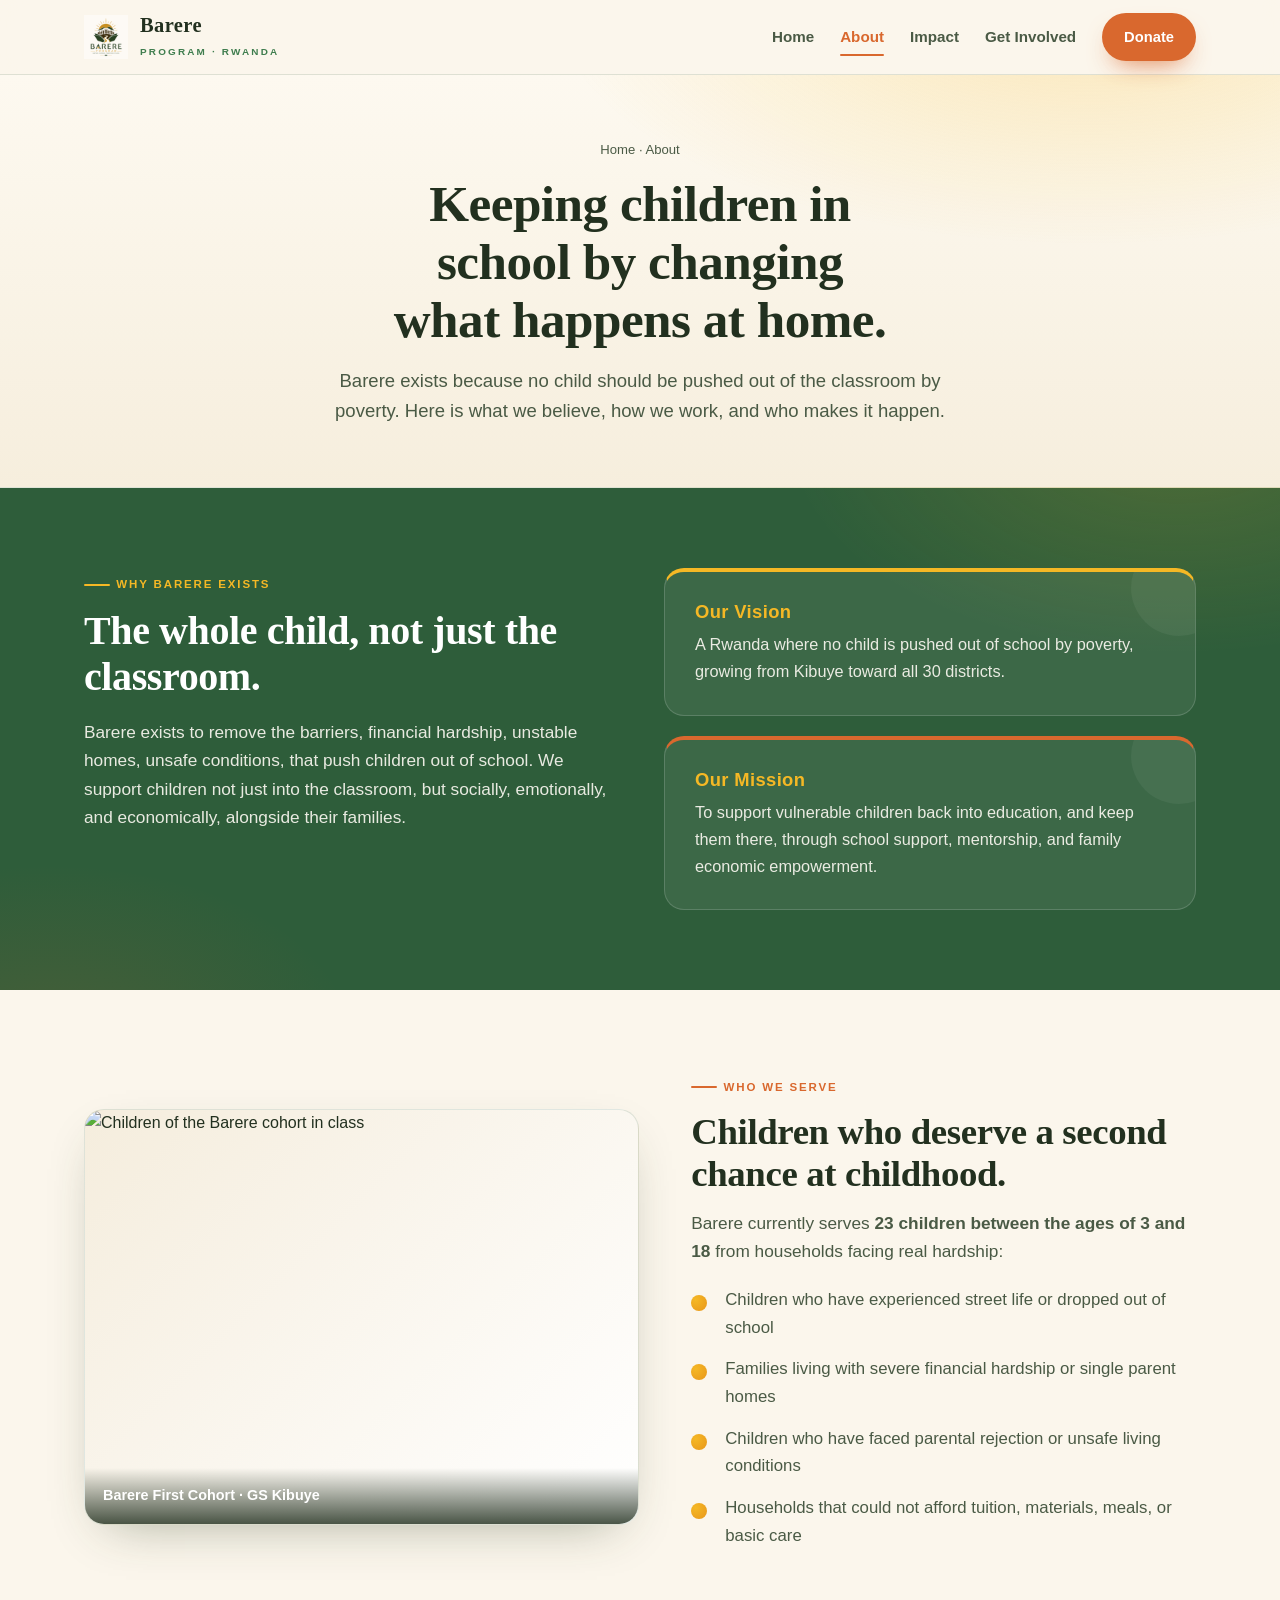
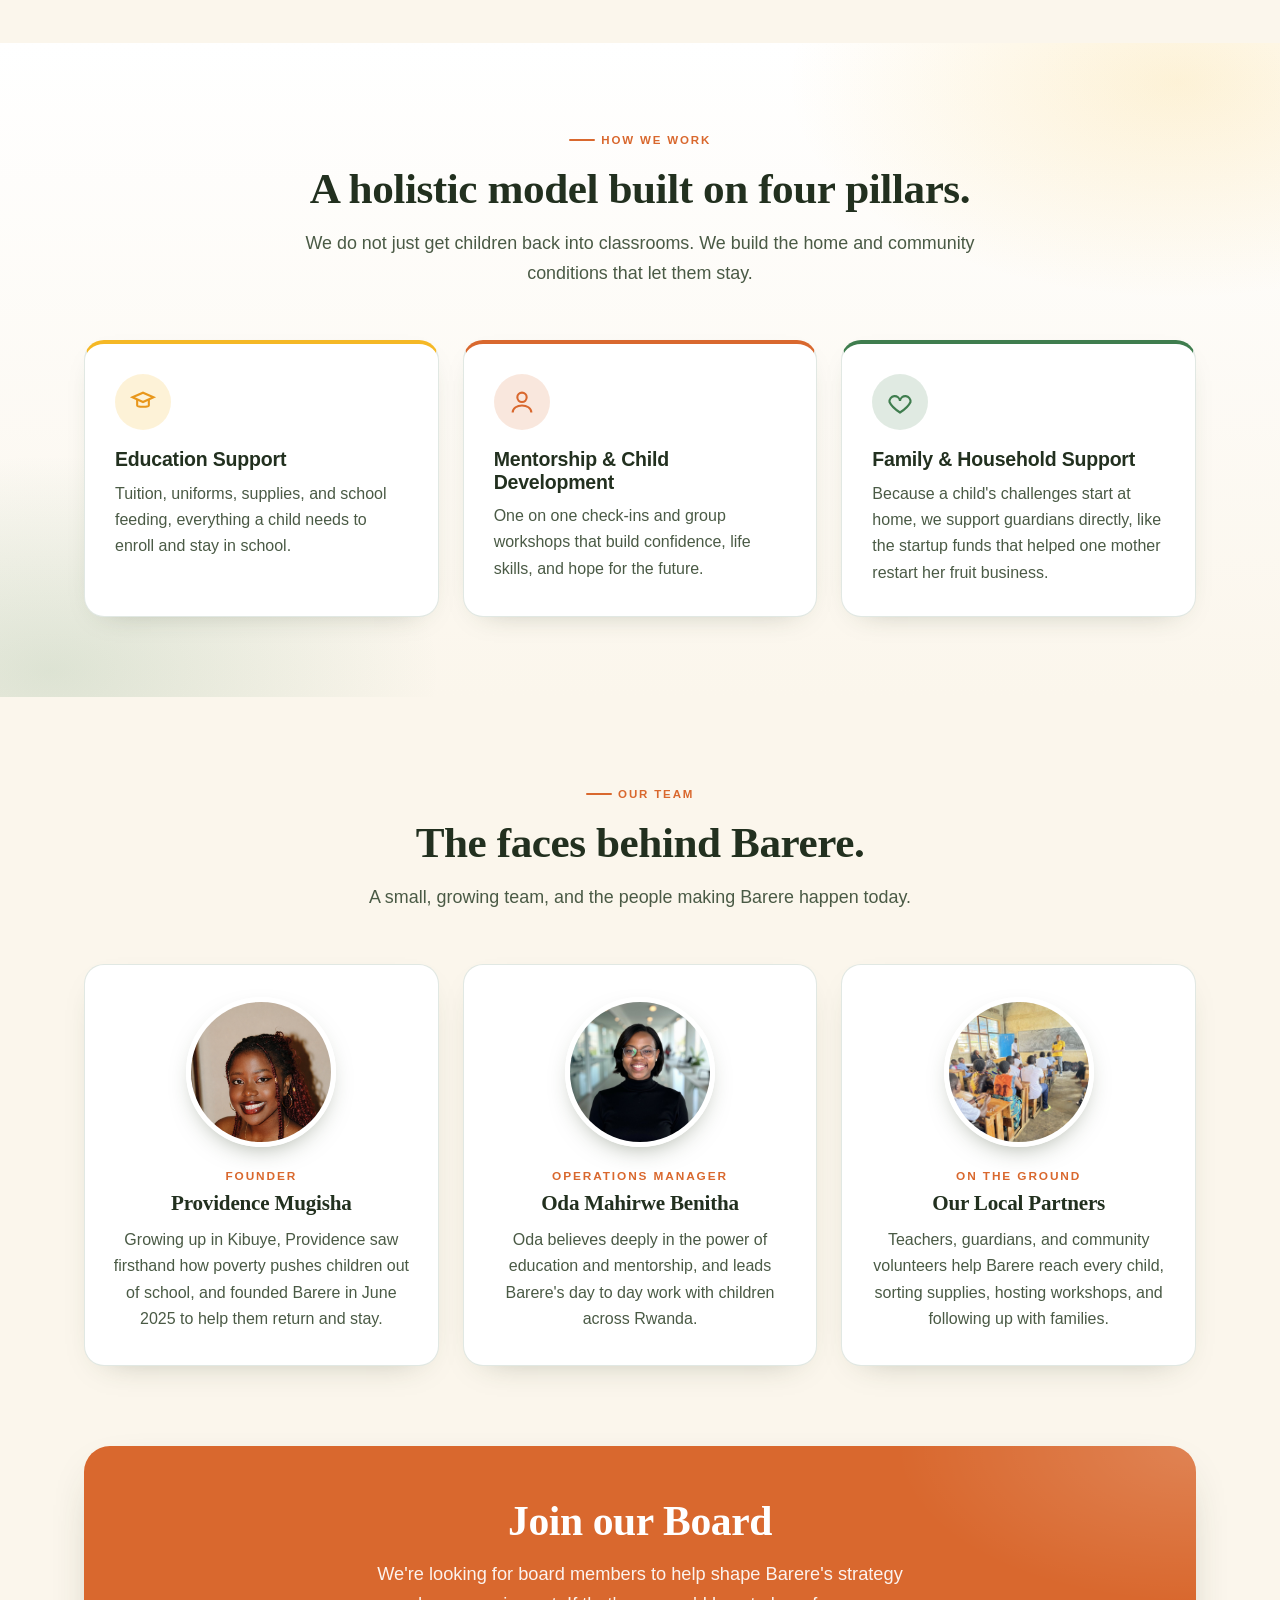
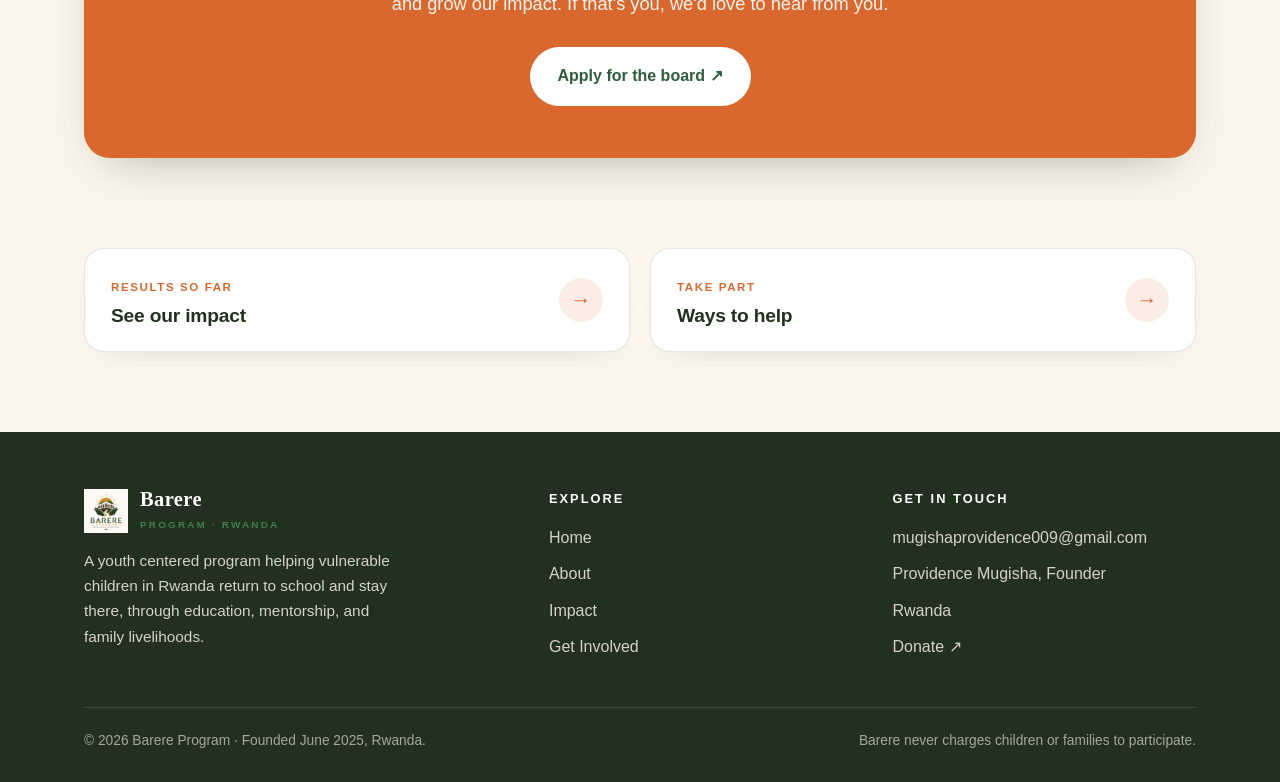
==== commit 2043f896: "Trim copy across all pages for a tighter, more professional read Cut duplicated phrasing (especially" ====
--- a/barere/about.html
+++ b/barere/about.html
@@ -34,12 +34,11 @@
     <div class="reveal">
       <span class="eyebrow">Why Barere Exists</span>
       <h2>The whole child, not just the classroom.</h2>
-      <p>Many of the children Barere serves come from households facing severe financial hardship, single parent homes, parental rejection, or unsafe living conditions. Before joining, many had been out of school for extended periods because their families simply could not afford tuition, materials, or meals.</p>
-      <p>Barere was created to remove those barriers directly, ensuring children are not only enrolled in school, but supported socially, emotionally, and economically alongside their families.</p>
+      <p>Barere exists to remove the barriers, financial hardship, unstable homes, unsafe conditions, that push children out of school. We support children not just into the classroom, but socially, emotionally, and economically, alongside their families.</p>
     </div>
     <div class="reveal">
-      <div class="vm-card"><h3>Our Vision</h3><p>A Rwanda where no child is pushed out of school by poverty. We began in Kibuye and are growing toward every one of Rwanda's 30 districts, so that children everywhere grow up supported, in school, and able to imagine a future beyond the streets.</p></div>
-      <div class="vm-card"><h3>Our Mission</h3><p>To support vulnerable children back into education and keep them there, through a holistic model of school support, mentorship, family engagement, and long term economic empowerment.</p></div>
+      <div class="vm-card"><h3>Our Vision</h3><p>A Rwanda where no child is pushed out of school by poverty, growing from Kibuye toward all 30 districts.</p></div>
+      <div class="vm-card"><h3>Our Mission</h3><p>To support vulnerable children back into education, and keep them there, through school support, mentorship, and family economic empowerment.</p></div>
     </div>
   </div>
 </section>
@@ -73,29 +72,18 @@
       <div class="pillar reveal">
         <div class="ico" style="background:rgba(245,184,37,.18)"><svg width="28" height="28" viewBox="0 0 24 24" fill="none" stroke="#E8971B" stroke-width="1.8"><path d="M3 8l9-4 9 4-9 4-9-4z"/><path d="M7 10v5c0 1.5 10 1.5 10 0v-5"/></svg></div>
         <h3>Education Support</h3>
-        <p>Tuition, notebooks, uniforms, supplies, and school feeding: everything a child needs not just to enroll, but to participate fully and remain in school consistently.</p>
+        <p>Tuition, uniforms, supplies, and school feeding, everything a child needs to enroll and stay in school.</p>
       </div>
       <div class="pillar reveal">
         <div class="ico" style="background:rgba(217,104,46,.16)"><svg width="28" height="28" viewBox="0 0 24 24" fill="none" stroke="#D9682E" stroke-width="1.8"><circle cx="12" cy="8" r="4"/><path d="M4 21c0-4 4-6 8-6s8 2 8 6"/></svg></div>
         <h3>Mentorship &amp; Child Development</h3>
-        <p>One on one check ins and group workshops that build confidence, life skills, and the ability to process challenges and imagine a future beyond hard circumstances.</p>
+        <p>One on one check-ins and group workshops that build confidence, life skills, and hope for the future.</p>
       </div>
       <div class="pillar reveal">
         <div class="ico" style="background:rgba(63,125,78,.16)"><svg width="28" height="28" viewBox="0 0 24 24" fill="none" stroke="#3F7D4E" stroke-width="1.8"><path d="M12 21s-7-4.5-9-9a4.5 4.5 0 019-1 4.5 4.5 0 019 1c-2 4.5-9 9-9 9z"/></svg></div>
         <h3>Family &amp; Household Support</h3>
-        <p>Because a child's challenges start at home, we support guardians directly, including startup funds that helped one single mother restart her fruit business.</p>
+        <p>Because a child's challenges start at home, we support guardians directly, like the startup funds that helped one mother restart her fruit business.</p>
       </div>
-    </div>
-  </div>
-</section>
-
-<section style="padding-top:0">
-  <div class="wrap serve-grid">
-    <div class="reveal" style="order:2"><div class="photo-frame "><img src="images/workshop.jpg" alt="Providence leading a mentorship workshop with the cohort in a classroom" loading="lazy"><div class="cap">Mentorship in action · a student workshop</div></div></div>
-    <div class="reveal" style="order:1">
-      <span class="eyebrow">Mentorship in action</span>
-      <h2 style="font-size:clamp(1.7rem,3.2vw,2.3rem);margin:0 0 14px">Listening to each child, one workshop at a time.</h2>
-      <p style="color:var(--ink-soft);font-size:1.08rem;margin:0">Beyond tuition and materials, Barere has held more than ten workshops focused on confidence, goal setting, and life skills, and continues one on one mentorship so every child is seen, heard, and supported through whatever they are facing.</p>
     </div>
   </div>
 </section>
@@ -106,26 +94,26 @@
     <div class="section-head reveal">
       <span class="eyebrow center">Our Team</span>
       <h2>The faces behind Barere.</h2>
-      <p>We are just getting started. Barere began with one belief, that no child should lose their education to poverty, and it is growing into a team of people who share it.</p>
+      <p>A small, growing team, and the people making Barere happen today.</p>
     </div>
     <div class="team-grid">
       <div class="team-card reveal">
         <img class="member-photo" src="images/founder.jpg" alt="Providence Mugisha, founder of the Barere Program">
         <p class="role">Founder</p>
         <h3>Providence Mugisha</h3>
-        <p>Growing up in Kibuye, Rwanda, Providence saw firsthand how poverty pushes children out of school. That experience inspired the founding of Barere in June 2025, to help them return, and stay.</p>
+        <p>Growing up in Kibuye, Providence saw firsthand how poverty pushes children out of school, and founded Barere in June 2025 to help them return and stay.</p>
       </div>
       <div class="team-card reveal">
         <img class="member-photo" src="images/oda-benitha.jpg" alt="Oda Mahirwe Benitha, Operations Manager of the Barere Program">
         <p class="role">Operations Manager</p>
         <h3>Oda Mahirwe Benitha</h3>
-        <p>Oda is a passionate believer in just how transformative quality education and mentorship can be in a child's life, and that belief is exactly what drew her to Barere, where she gets to help make it real for children across Rwanda every day!</p>
+        <p>Oda believes deeply in the power of education and mentorship, and leads Barere's day to day work with children across Rwanda.</p>
       </div>
       <div class="team-card reveal">
         <img class="member-photo" src="images/local-partners.jpg" alt="Barere local partners, teachers, and school staff">
         <p class="role">On the Ground</p>
         <h3>Our Local Partners</h3>
-        <p>Teachers and school staff, local guardians, and community volunteers help Barere reach each child: sorting supplies, hosting workshops, and following up with families between visits.</p>
+        <p>Teachers, guardians, and community volunteers help Barere reach every child, sorting supplies, hosting workshops, and following up with families.</p>
       </div>
     </div>
   </div>
@@ -134,7 +122,7 @@
 <section class="help" style="padding-top:0"><div class="wrap">
   <div class="cta-final reveal">
     <h2>Join our Board</h2>
-    <p>We are looking for board members who want to help shape Barere's strategy and grow our impact, in Rwanda and beyond. If that sounds like you, we would love to hear from you.</p>
+    <p>We're looking for board members to help shape Barere's strategy and grow our impact. If that's you, we'd love to hear from you.</p>
     <a class="btn btn-light" href="https://forms.gle/BkEt7rUBjrFkh3gK6" target="_blank" rel="noopener">Apply for the board ↗</a>
   </div>
 </div></section>
@@ -147,7 +135,7 @@
       <div>
         <a class="brand" href="index.html" style="color:#fff"><img class="mark" src="images/barere-logo-sm.png" alt="Barere Program logo">
           <span><b>Barere</b><small>Program · Rwanda</small></span></a>
-        <p>A youth centered program working across Rwanda, helping vulnerable children return to school and stay there through education, mentorship, and sustainable family livelihoods, with a vision to reach all 30 districts.</p>
+        <p>A youth centered program helping vulnerable children in Rwanda return to school and stay there, through education, mentorship, and family livelihoods.</p>
       </div>
       <div>
         <h4>Explore</h4>
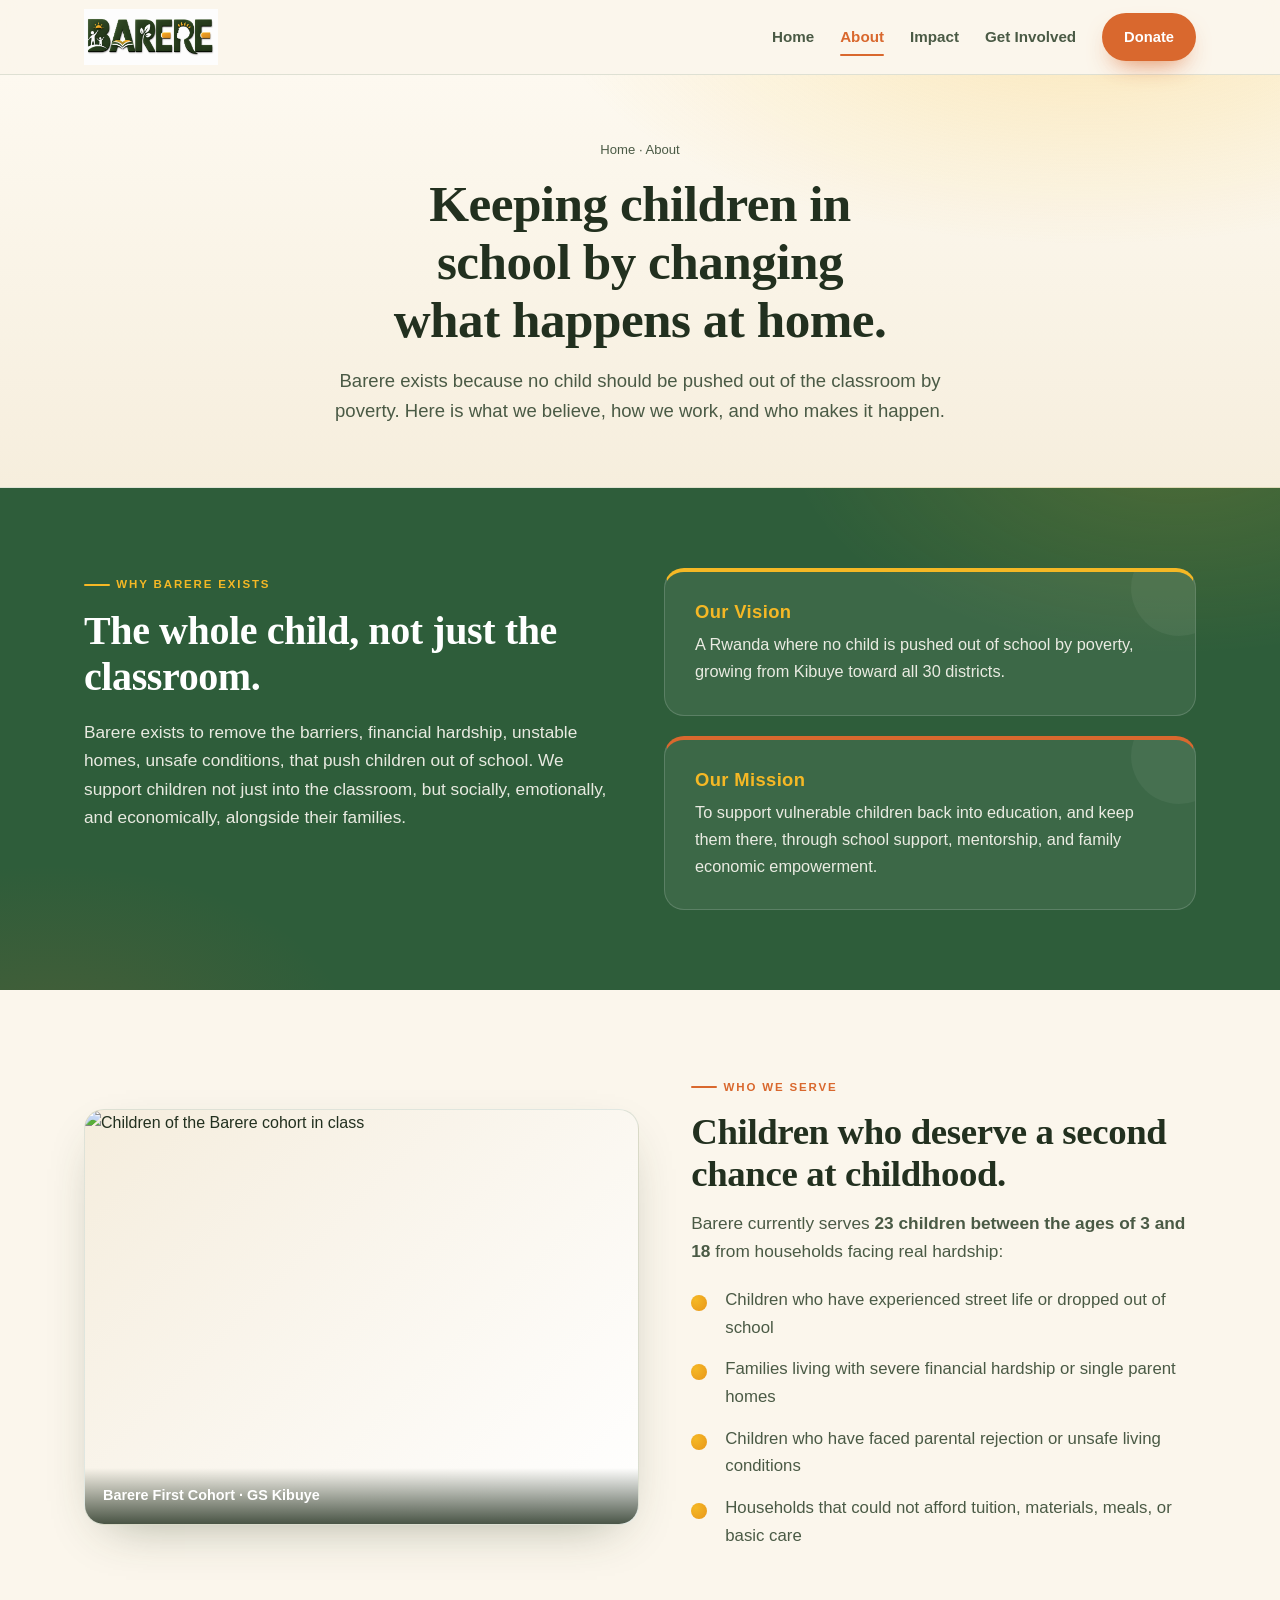
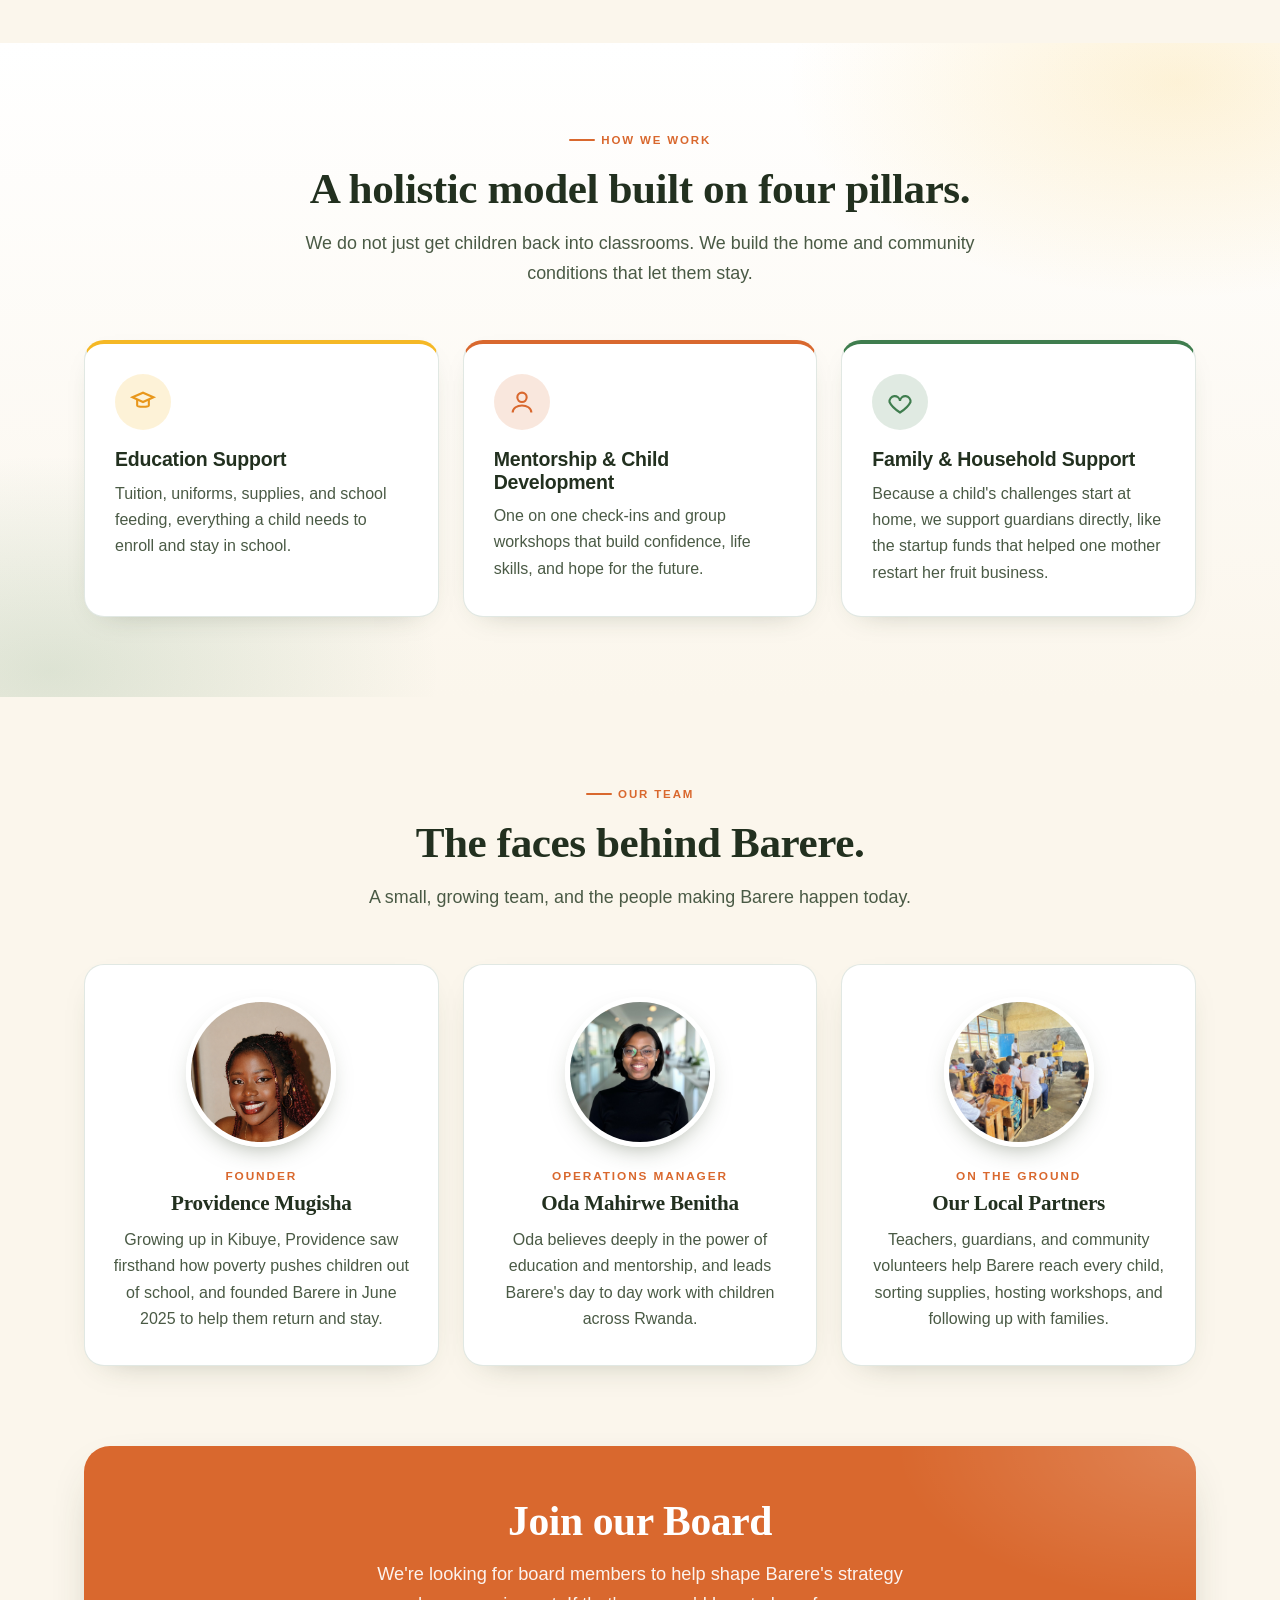
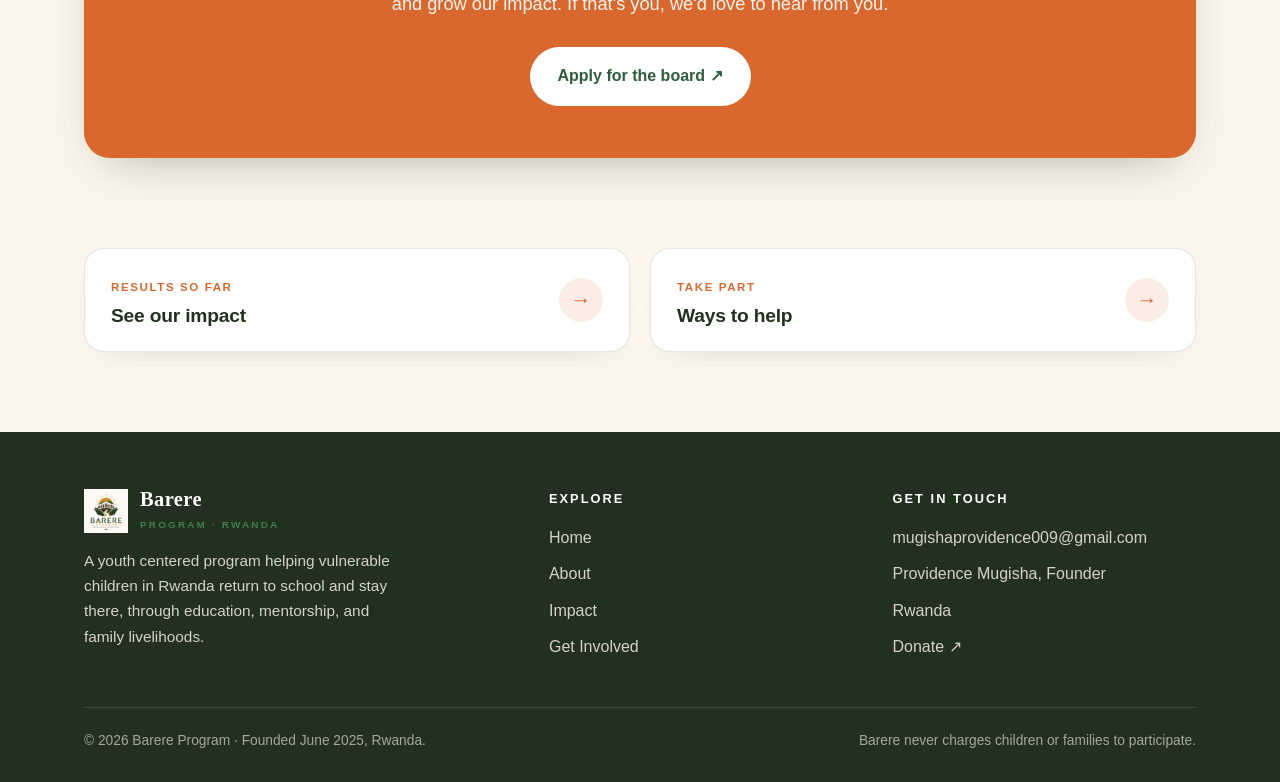
==== commit ba787a3f: "Replace logo with new final wordmark Add the new Barere wordmark logo, sized prominently in the nav " ====
--- a/barere/about.html
+++ b/barere/about.html
@@ -10,8 +10,7 @@
 <body>
 <header class="nav">
   <div class="wrap nav-inner">
-    <a class="brand" href="index.html"><img class="mark" src="images/barere-logo-sm.png" alt="Barere Program logo">
-      <span><b>Barere</b><small>Program · Rwanda</small></span></a>
+    <a class="brand" href="index.html"><img class="brand-logo" src="images/barere-logo-full.png" alt="Barere Program"></a>
     <nav class="nav-links" id="navLinks">
       <a href="index.html">Home</a>
       <a href="about.html" class="active">About</a>
--- a/barere/assets/styles.css
+++ b/barere/assets/styles.css
@@ -29,6 +29,8 @@
 .nav-inner{display:flex;align-items:center;justify-content:space-between;height:74px}
 .brand{display:flex;align-items:center;gap:12px;text-decoration:none;color:var(--ink)}
 .brand .mark{width:44px;height:44px;flex:none;object-fit:contain}
+.brand-logo{height:56px;width:auto;display:block}
+@media(max-width:640px){.brand-logo{height:44px}}
 .brand b{font-family:Georgia,serif;font-size:1.28rem;letter-spacing:.02em;line-height:1}
 .brand small{display:block;font-family:-apple-system,sans-serif;font-size:.62rem;letter-spacing:.22em;text-transform:uppercase;color:var(--leaf);font-weight:700;margin-top:3px}
 .nav-links{display:flex;align-items:center;gap:26px}
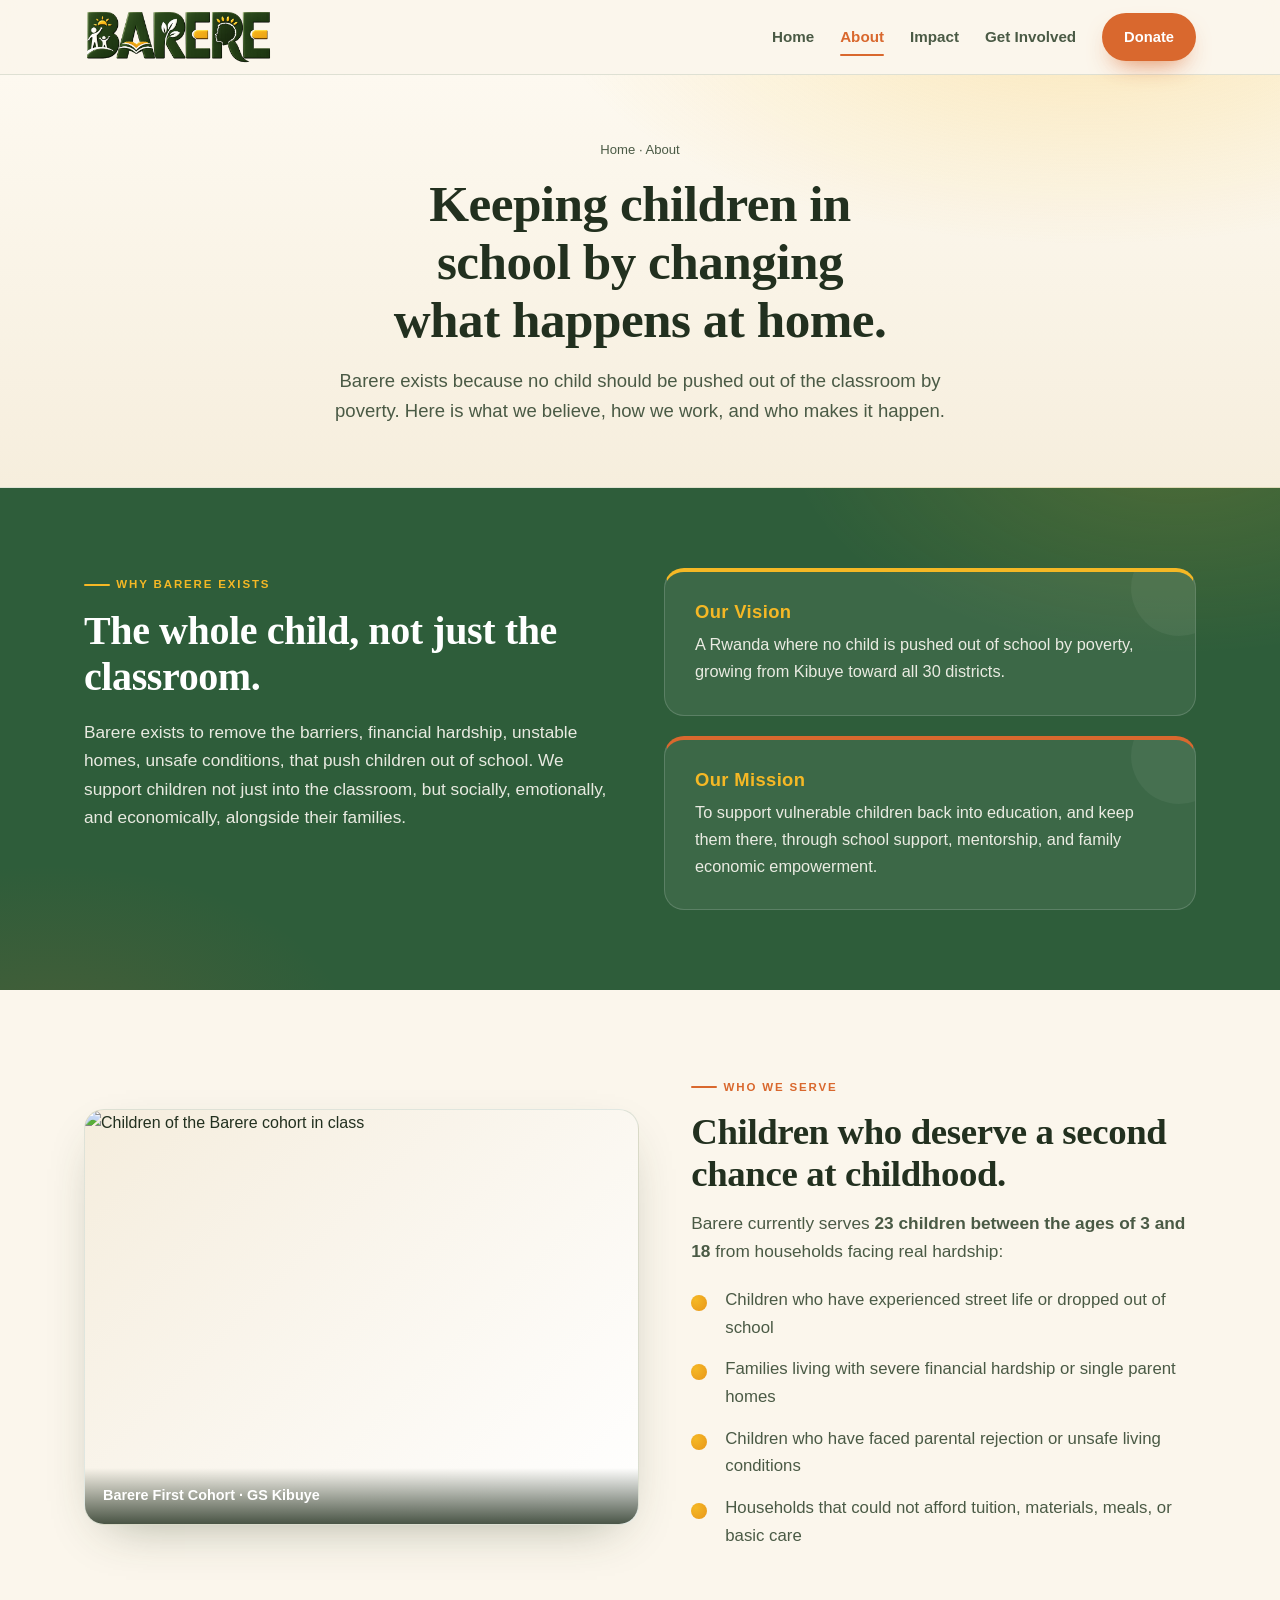
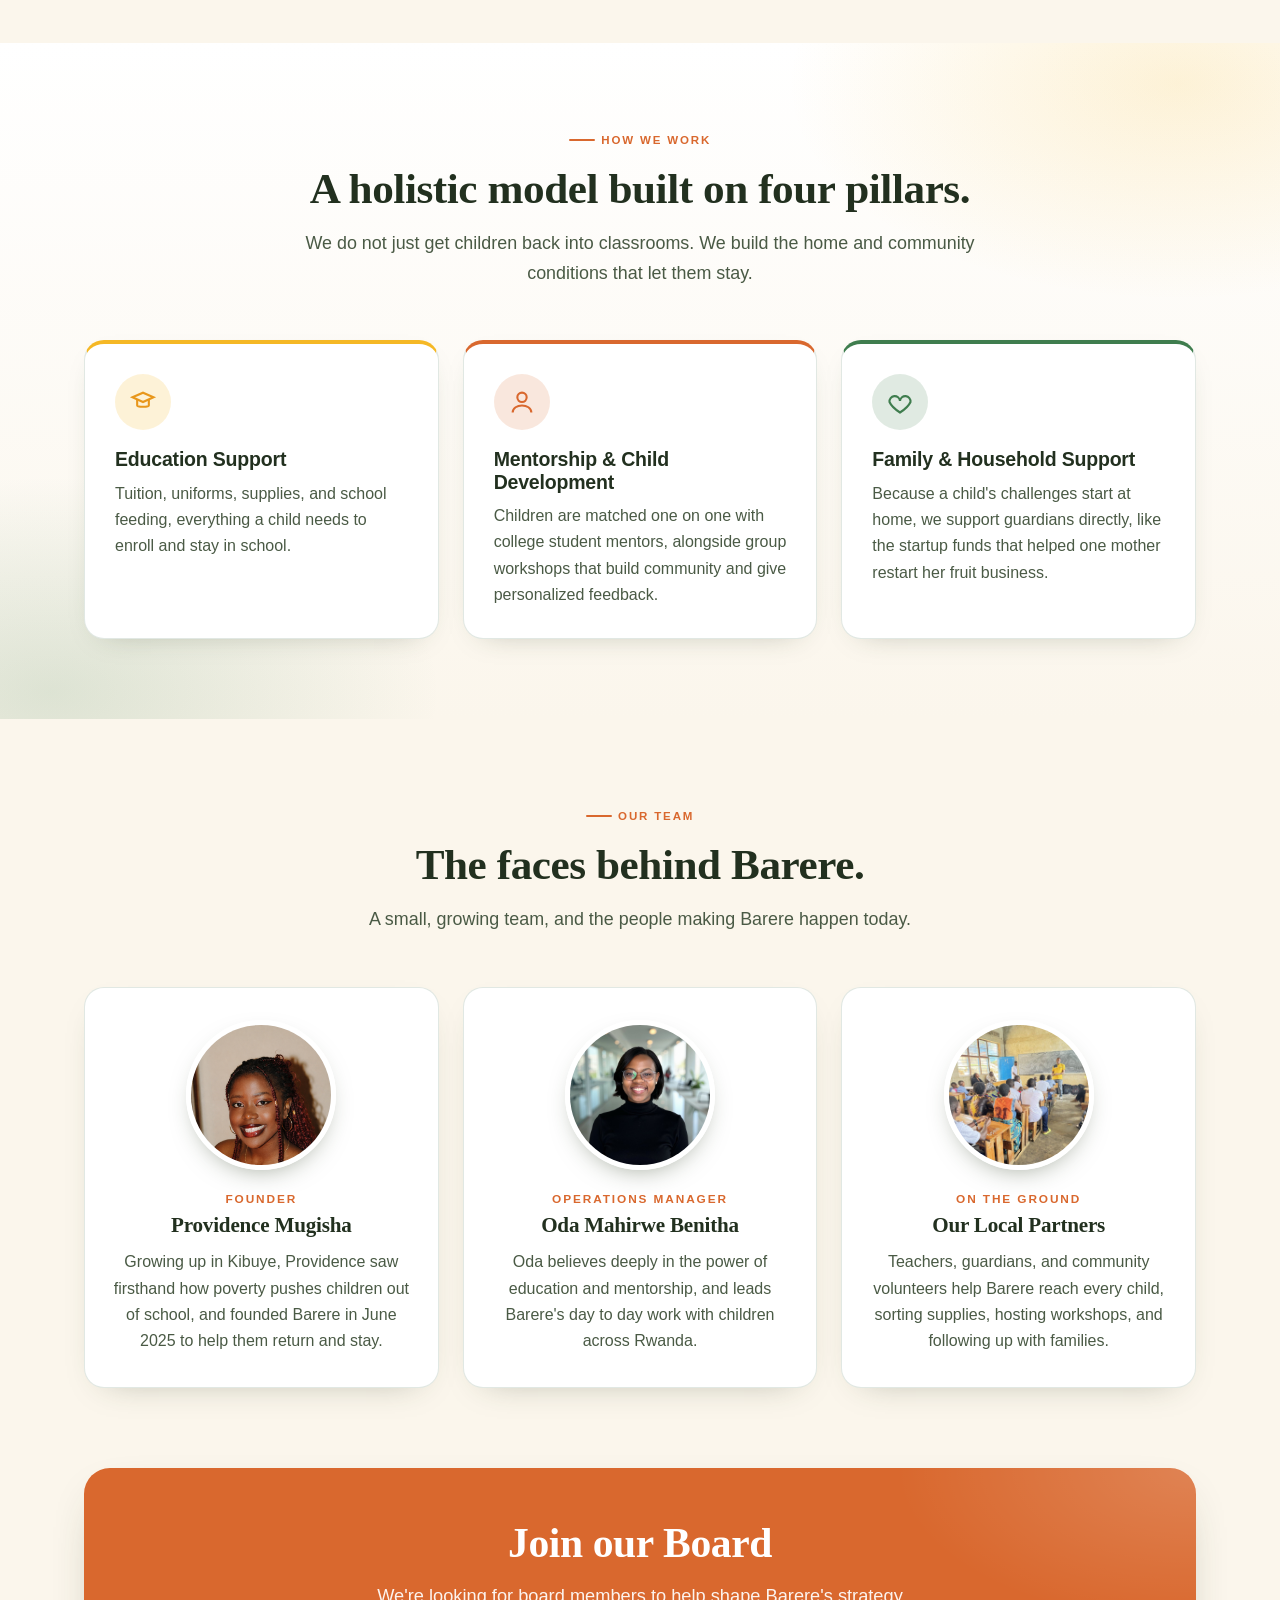
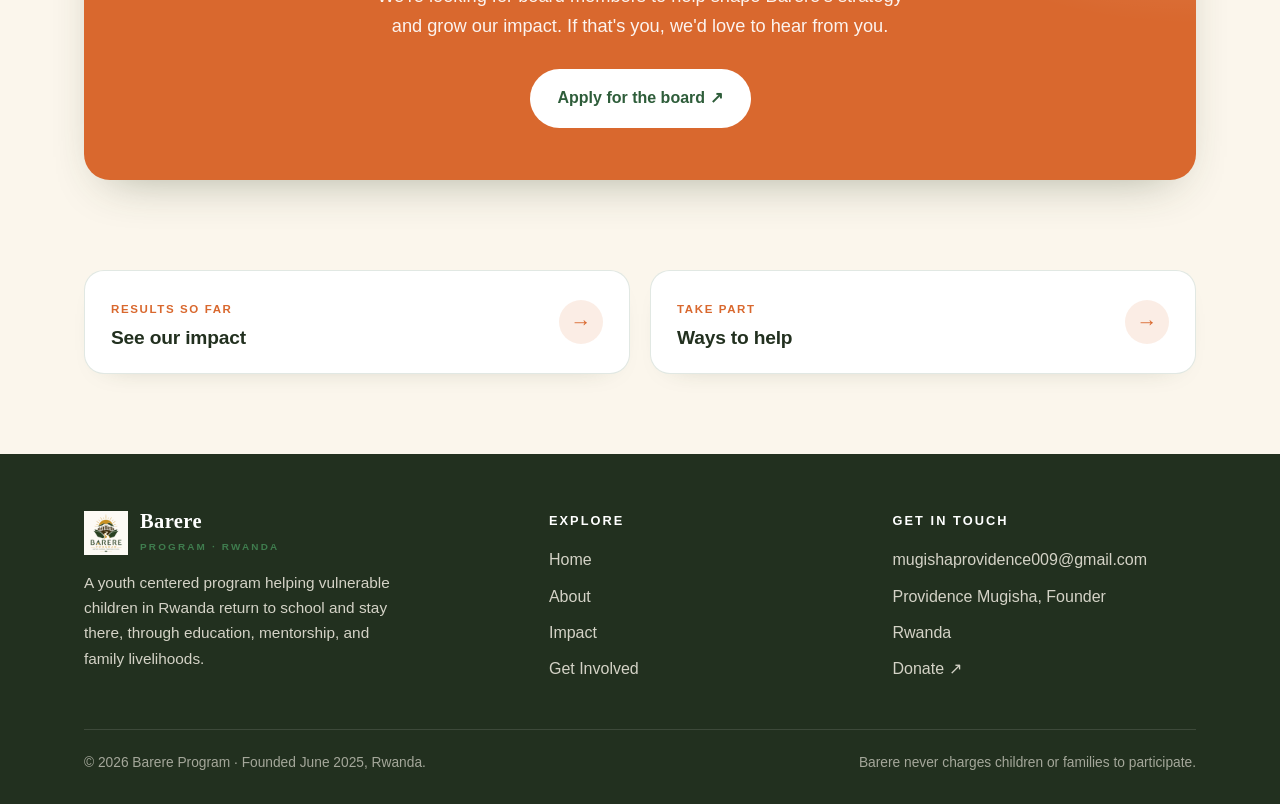
==== commit 9a3200c8: "Mention college student mentor matching in Mentorship pillar copy Co-Authored-By: Claude Sonnet 5 <n" ====
--- a/barere/about.html
+++ b/barere/about.html
@@ -76,7 +76,7 @@
       <div class="pillar reveal">
         <div class="ico" style="background:rgba(217,104,46,.16)"><svg width="28" height="28" viewBox="0 0 24 24" fill="none" stroke="#D9682E" stroke-width="1.8"><circle cx="12" cy="8" r="4"/><path d="M4 21c0-4 4-6 8-6s8 2 8 6"/></svg></div>
         <h3>Mentorship &amp; Child Development</h3>
-        <p>One on one check-ins and group workshops that build confidence, life skills, and hope for the future.</p>
+        <p>Children are matched one on one with college student mentors, alongside group workshops that build community and give personalized feedback.</p>
       </div>
       <div class="pillar reveal">
         <div class="ico" style="background:rgba(63,125,78,.16)"><svg width="28" height="28" viewBox="0 0 24 24" fill="none" stroke="#3F7D4E" stroke-width="1.8"><path d="M12 21s-7-4.5-9-9a4.5 4.5 0 019-1 4.5 4.5 0 019 1c-2 4.5-9 9-9 9z"/></svg></div>
--- a/barere/assets/styles.css
+++ b/barere/assets/styles.css
@@ -64,7 +64,8 @@
 
 /* full-width static hero */
 .hero-static{position:relative;height:min(80vh,760px);min-height:540px;overflow:hidden;background:#22301f}
-.hero-static > img{position:absolute;inset:0;width:100%;height:100%;object-fit:cover;object-position:center 42%}
+.hero-static > img{position:absolute;inset:0;width:100%;height:100%;object-fit:cover;object-position:center 42%;filter:saturate(1.15) contrast(1.08) brightness(1.03)}
+.hero-static::before{content:"";position:absolute;inset:0;background:radial-gradient(120% 85% at 50% 32%,transparent 50%,rgba(12,16,10,.4) 100%)}
 .hero-static::after{content:"";position:absolute;inset:0;background:linear-gradient(180deg,rgba(34,48,31,.32) 0%,rgba(34,48,31,.4) 45%,rgba(34,48,31,.88) 100%)}
 
 /* full-width sliding hero */
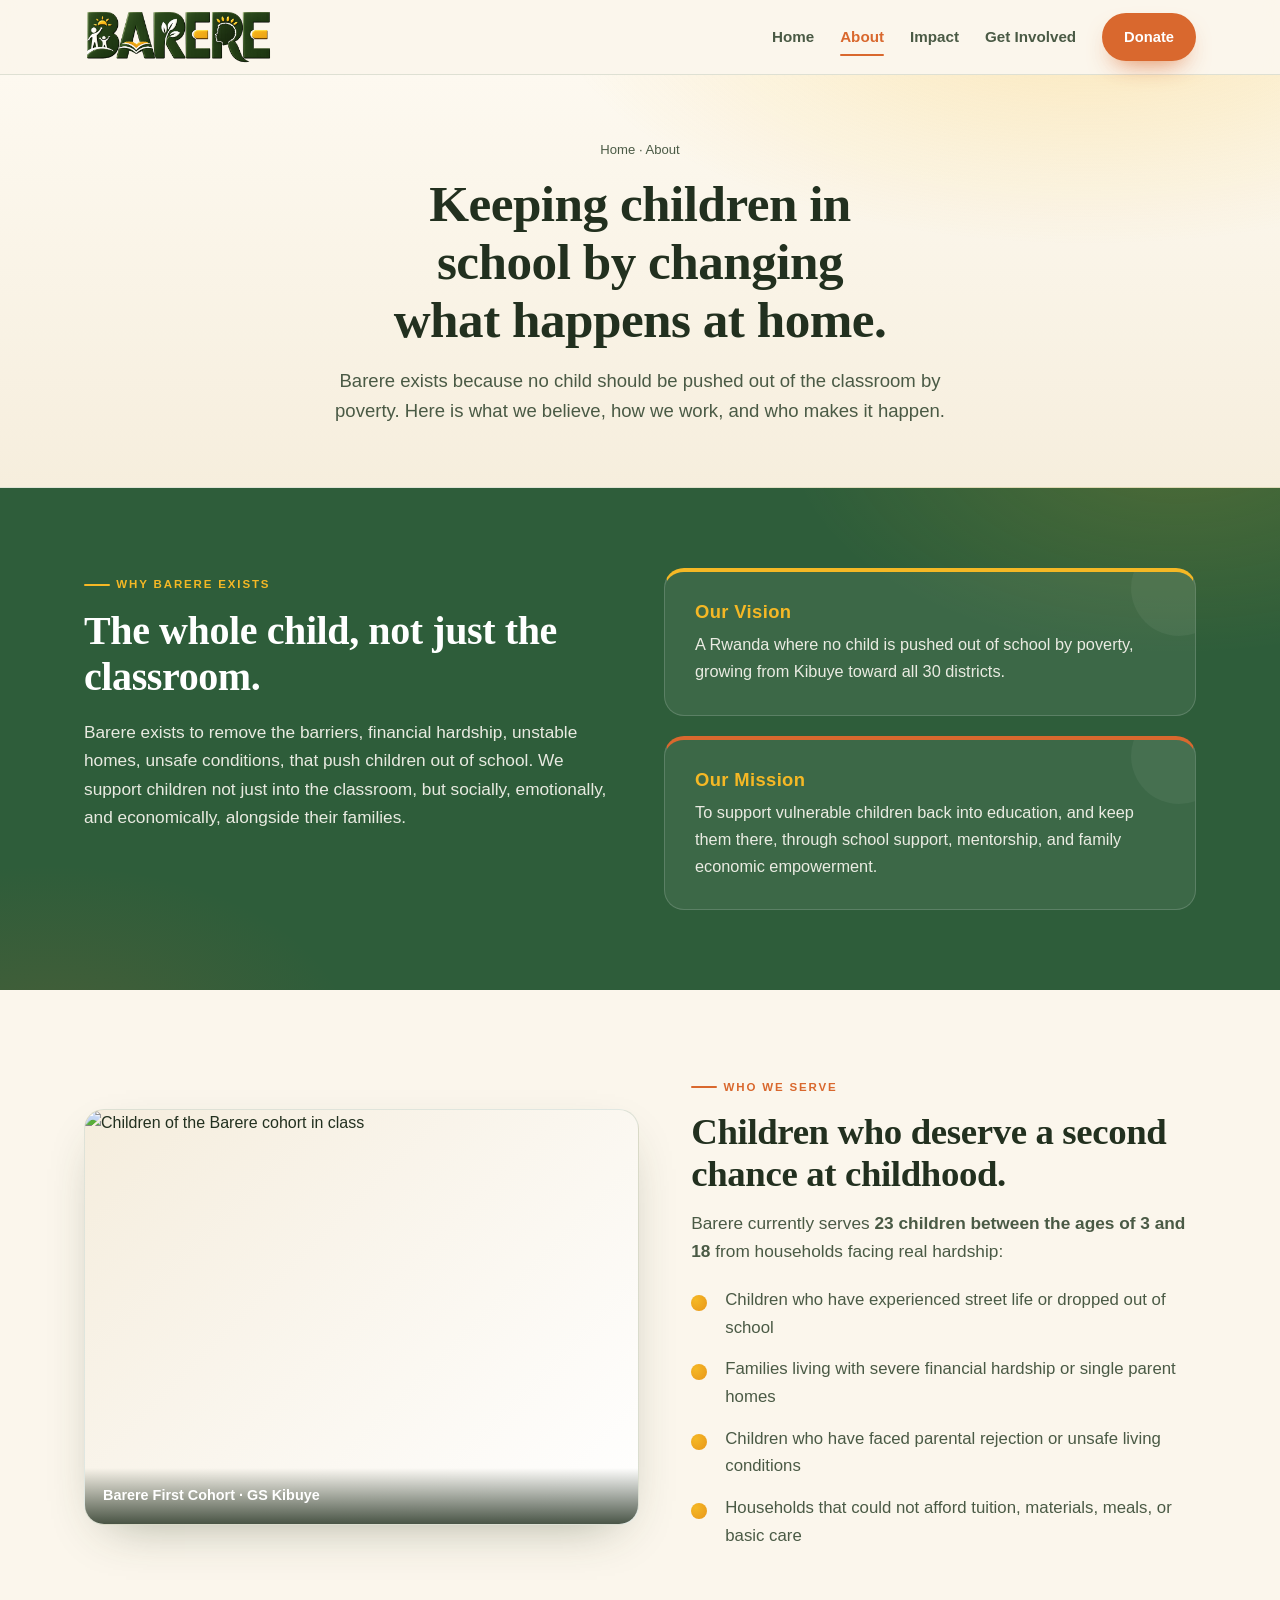
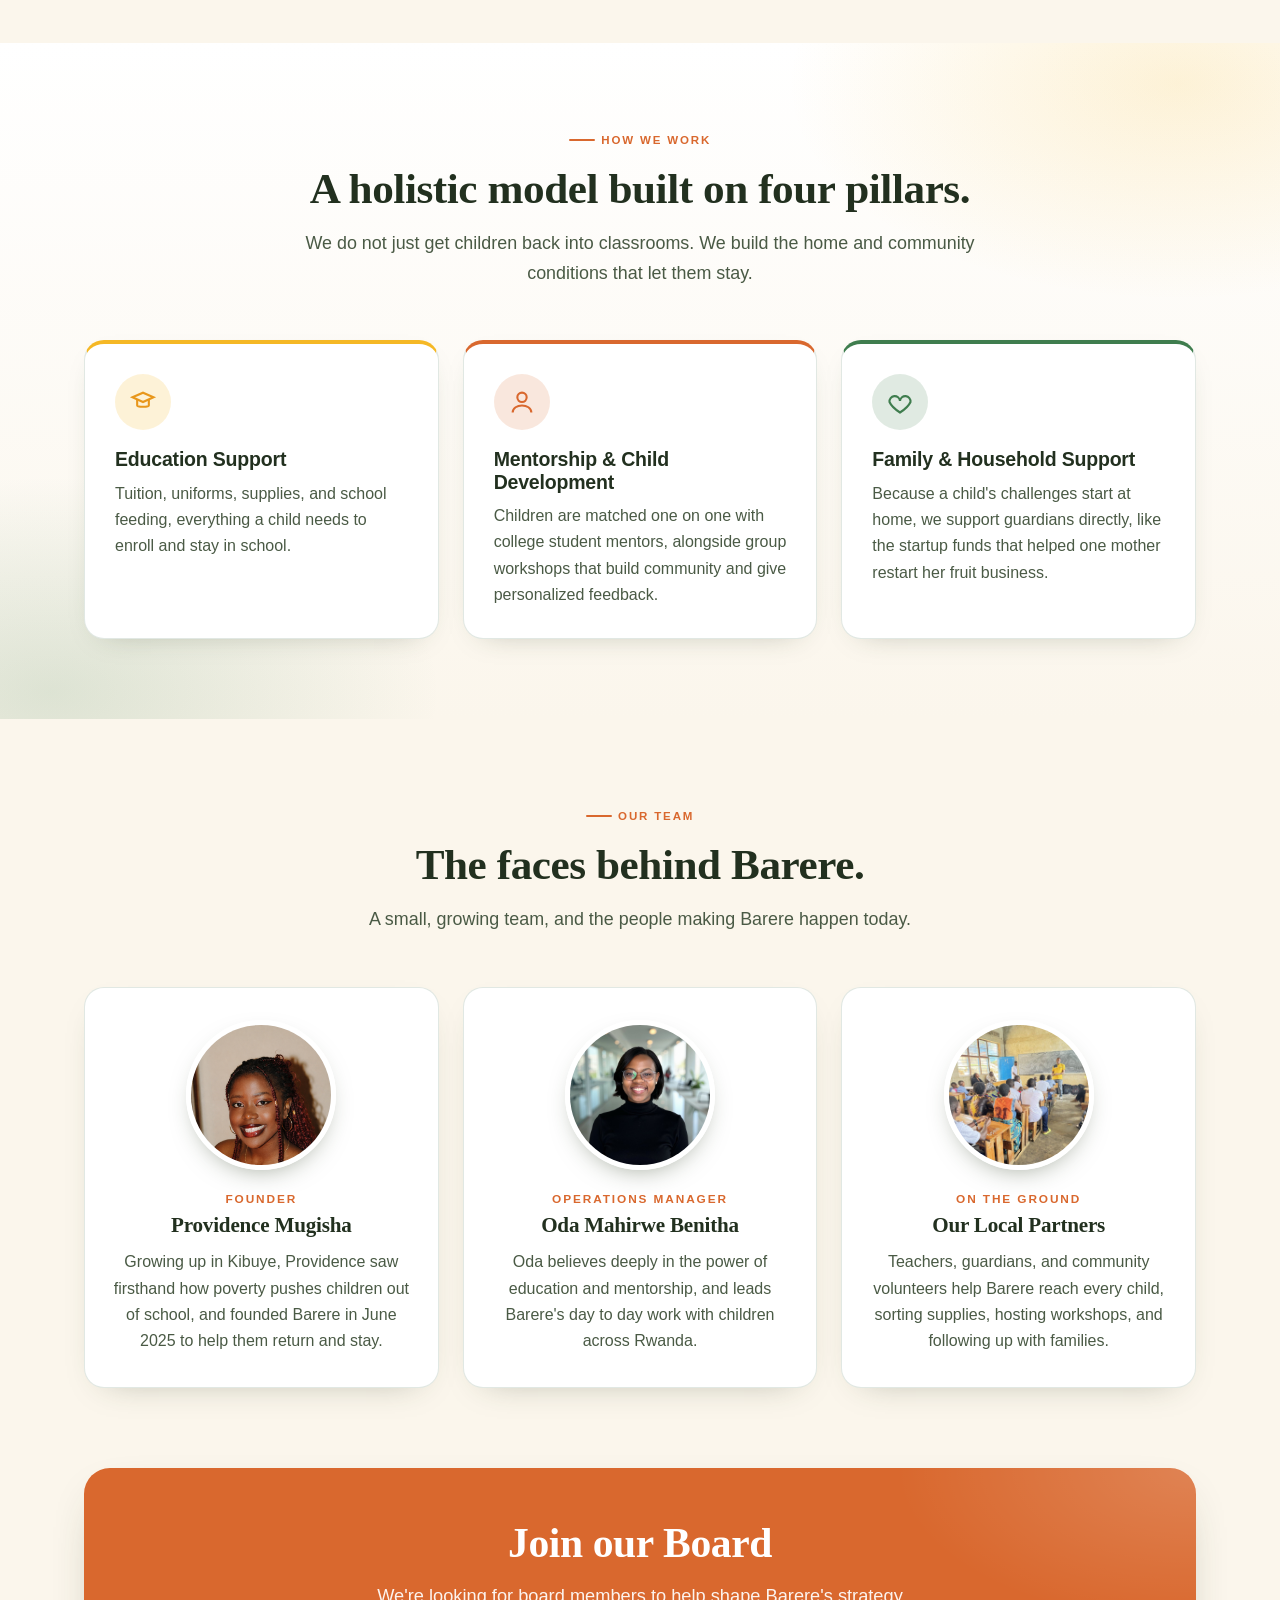
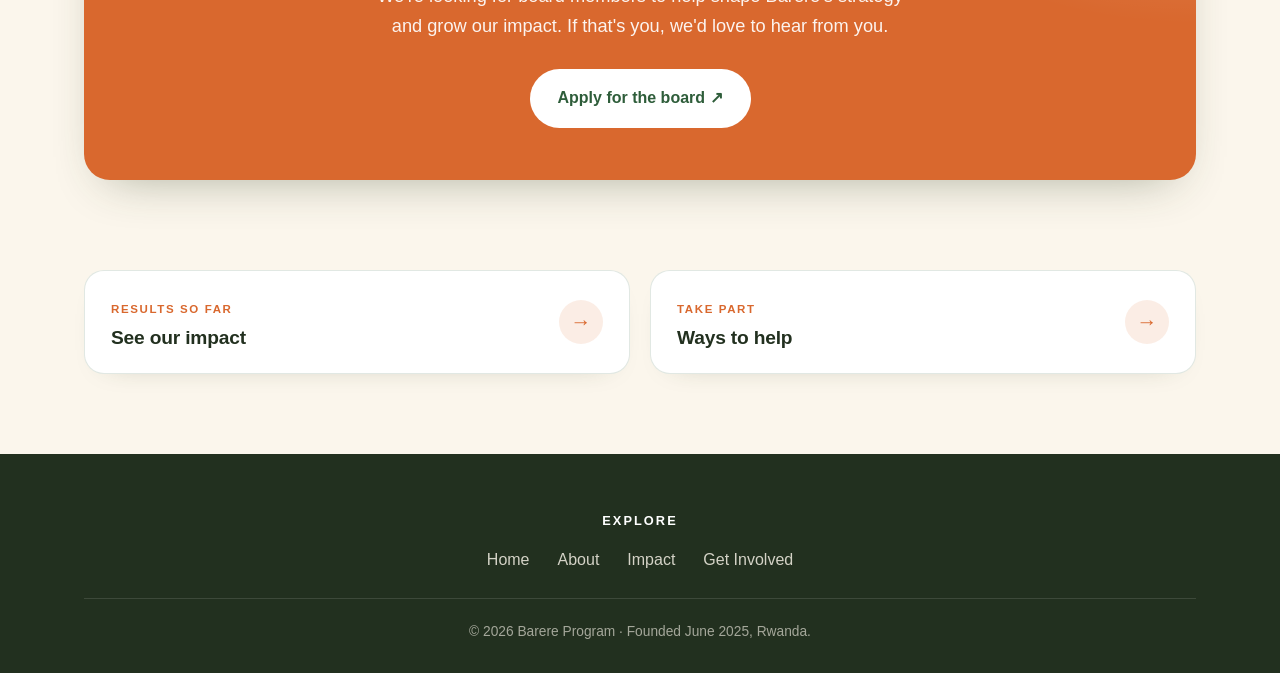
==== commit 606e45d2: "Simplify footer across all pages Remove the logo/brand block, the "Get in touch" column, and the "ne" ====
--- a/barere/about.html
+++ b/barere/about.html
@@ -132,11 +132,6 @@
   <div class="wrap">
     <div class="foot-grid">
       <div>
-        <a class="brand" href="index.html" style="color:#fff"><img class="mark" src="images/barere-logo-sm.png" alt="Barere Program logo">
-          <span><b>Barere</b><small>Program · Rwanda</small></span></a>
-        <p>A youth centered program helping vulnerable children in Rwanda return to school and stay there, through education, mentorship, and family livelihoods.</p>
-      </div>
-      <div>
         <h4>Explore</h4>
         <ul>
           <li><a href="index.html">Home</a></li>
@@ -145,19 +140,9 @@
           <li><a href="get-involved.html">Get Involved</a></li>
         </ul>
       </div>
-      <div>
-        <h4>Get in touch</h4>
-        <ul>
-          <li><a href="mailto:mugishaprovidence009@gmail.com">mugishaprovidence009@gmail.com</a></li>
-          <li>Providence Mugisha, Founder</li>
-          <li>Rwanda</li>
-          <li><a href="get-involved.html#donate">Donate ↗</a></li>
-        </ul>
-      </div>
     </div>
     <div class="foot-bottom">
       <span>© 2026 Barere Program · Founded June 2025, Rwanda.</span>
-      <span>Barere never charges children or families to participate.</span>
     </div>
   </div>
 </footer>
--- a/barere/assets/styles.css
+++ b/barere/assets/styles.css
@@ -244,15 +244,15 @@
 
 /* footer */
 footer{background:var(--ink);color:rgba(251,246,236,.82);padding:56px 0 30px}
-.foot-grid{display:grid;grid-template-columns:1.4fr 1fr 1fr;gap:40px;margin-bottom:36px}
+.foot-grid{text-align:center;margin-bottom:24px}
 footer .brand b{color:#fff}
 footer p{font-size:.96rem;margin:14px 0 0;max-width:38ch}
 footer h4{color:#fff;font-size:.8rem;letter-spacing:.16em;text-transform:uppercase;margin:0 0 16px}
-footer ul{list-style:none;padding:0;margin:0}
-footer li{margin-bottom:10px}
+footer ul{list-style:none;padding:0;margin:0;display:flex;justify-content:center;gap:28px;flex-wrap:wrap}
+footer li{margin-bottom:0}
 footer a{color:rgba(251,246,236,.82);text-decoration:none}
 footer a:hover{color:var(--sun)}
-.foot-bottom{border-top:1px solid rgba(255,255,255,.12);padding-top:22px;display:flex;justify-content:space-between;gap:16px;flex-wrap:wrap;font-size:.86rem;color:rgba(251,246,236,.6)}
+.foot-bottom{border-top:1px solid rgba(255,255,255,.12);padding-top:22px;text-align:center;font-size:.86rem;color:rgba(251,246,236,.6)}
 
 /* reveal */
 .reveal{opacity:0;transform:translateY(24px);transition:opacity .7s ease,transform .7s ease}
@@ -264,7 +264,7 @@
   .hero-cta{justify-content:center}
   .hero-art{order:-1;max-width:340px;margin:0 auto}
   .mission .grid,.serve-grid,.budget-wrap{grid-template-columns:1fr;gap:34px}
-  .pillar-grid,.stat-grid,.impact-notes,.goal-band,.help-grid,.gallery-grid,.foot-grid,.next-links,.team-grid{grid-template-columns:1fr 1fr}
+  .pillar-grid,.stat-grid,.impact-notes,.goal-band,.help-grid,.gallery-grid,.next-links,.team-grid{grid-template-columns:1fr 1fr}
   .pillar.feature{grid-column:span 2;grid-template-columns:1fr}
   .stat .n{font-size:2.4rem}
 }
@@ -273,7 +273,7 @@
   .menu-btn{display:block}
   .nav-links.open{display:flex;position:absolute;top:74px;left:0;right:0;flex-direction:column;background:var(--cream);padding:20px 24px;gap:16px;border-bottom:1px solid var(--line)}
   .nav-links.open a.active::after{display:none}
-  .pillar-grid,.stat-grid,.impact-notes,.goal-band,.help-grid,.gallery-grid,.foot-grid,.next-links,.team-grid{grid-template-columns:1fr}
+  .pillar-grid,.stat-grid,.impact-notes,.goal-band,.help-grid,.gallery-grid,.next-links,.team-grid{grid-template-columns:1fr}
   .pillar.feature{grid-column:span 1}
   .stat-lite{grid-template-columns:1fr 1fr;gap:10px}
   .slider-arrow{display:none}
